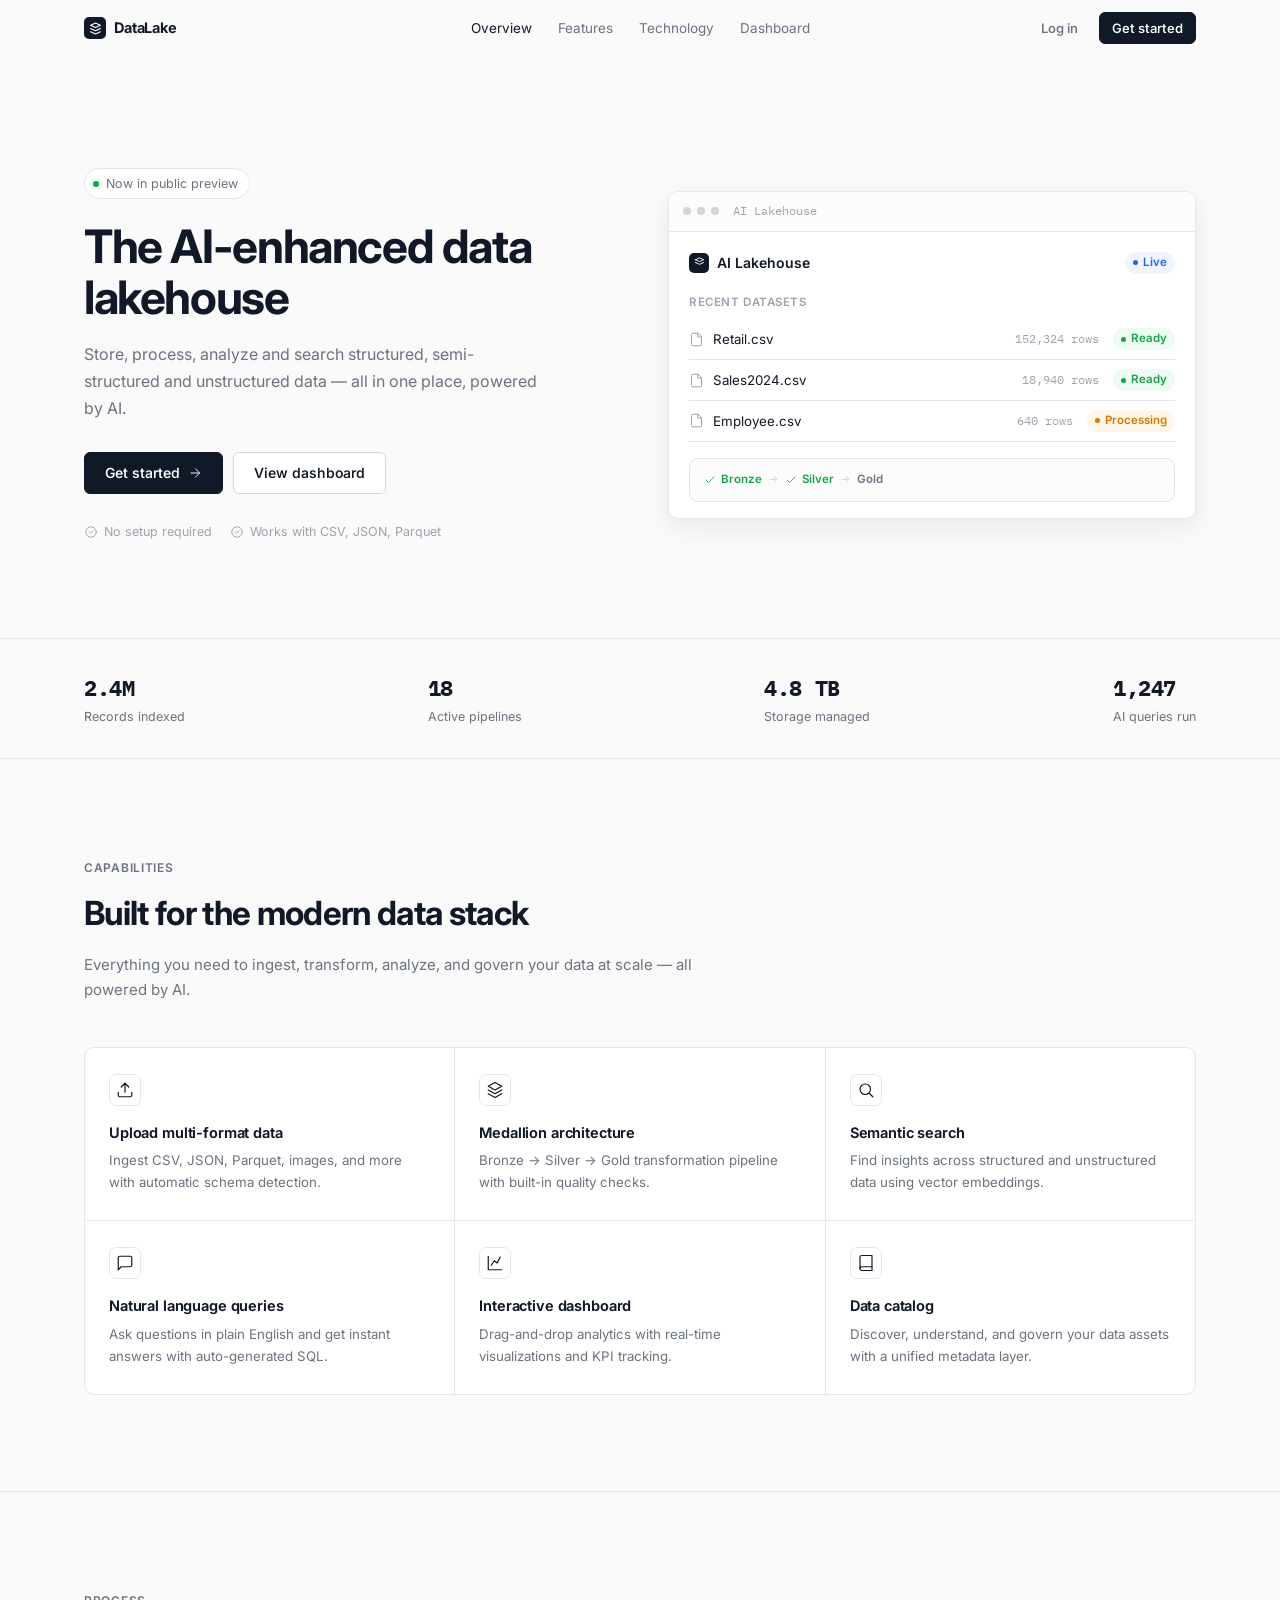
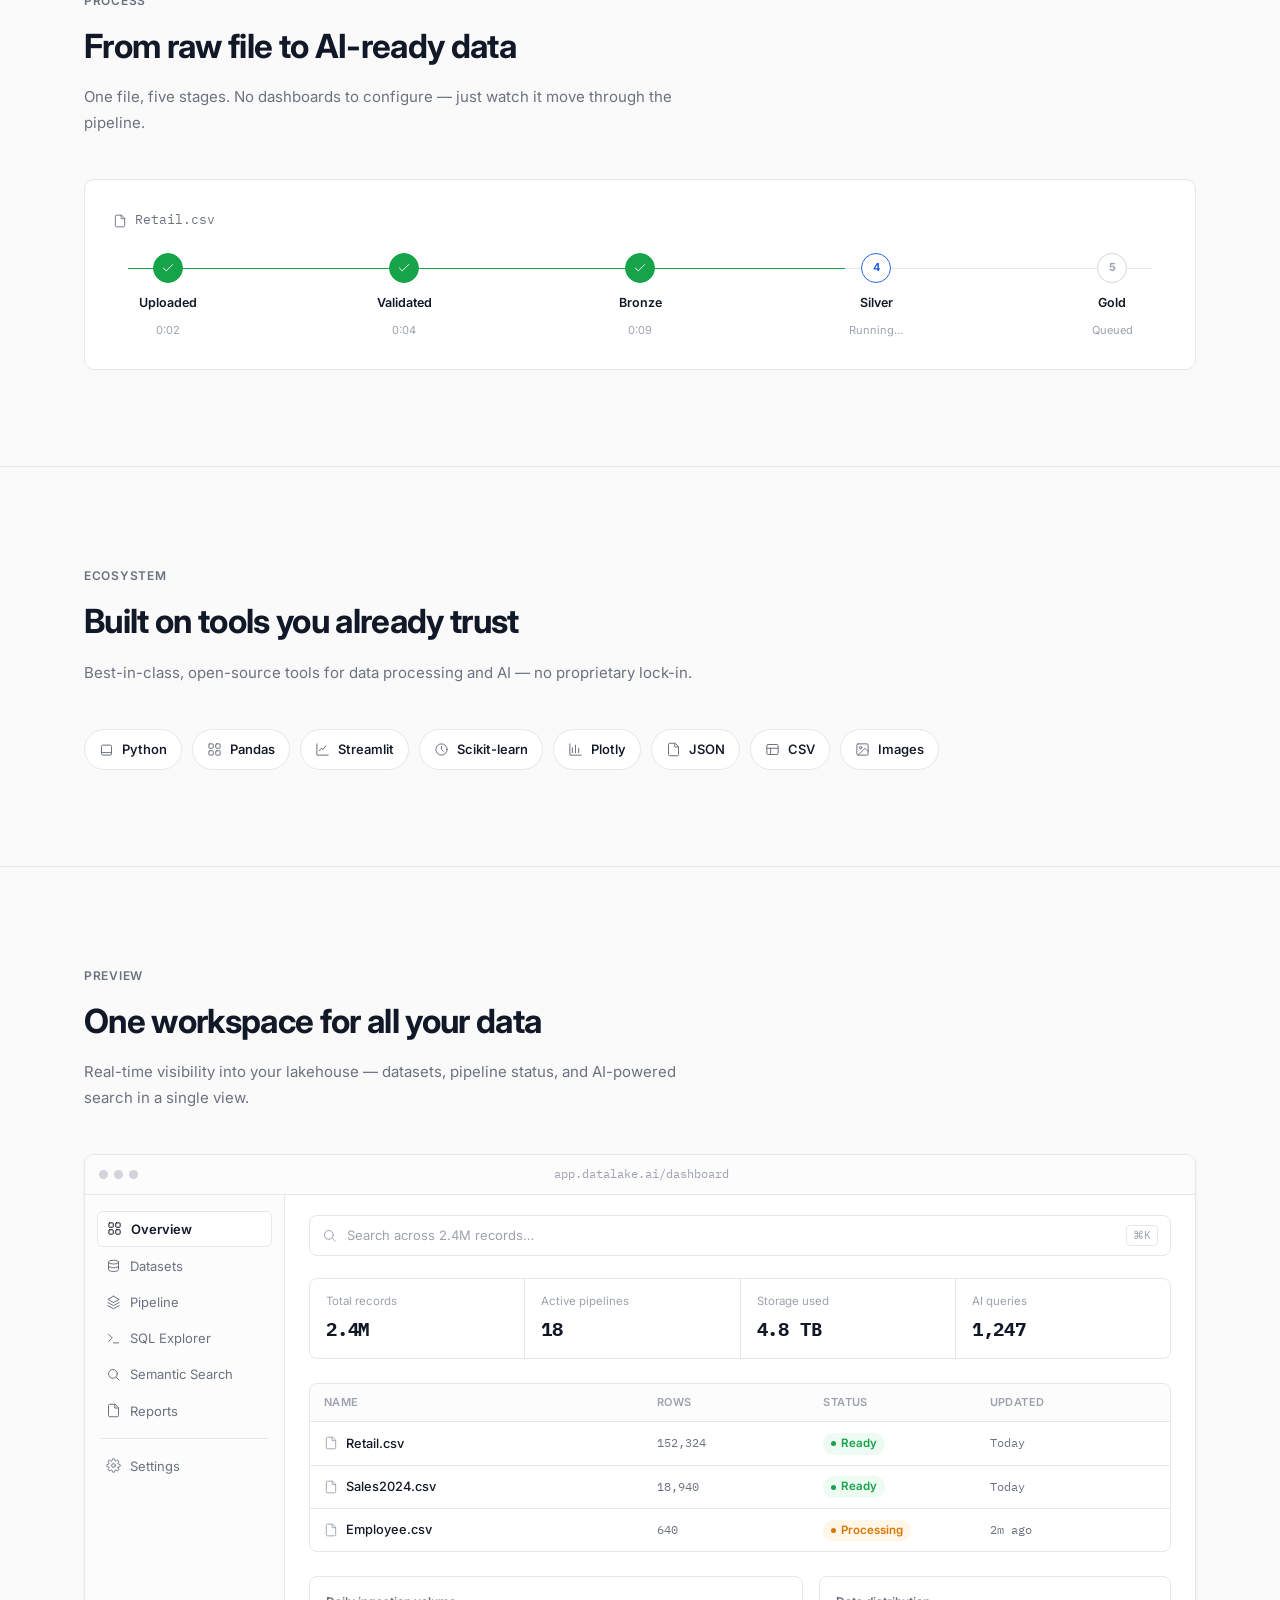
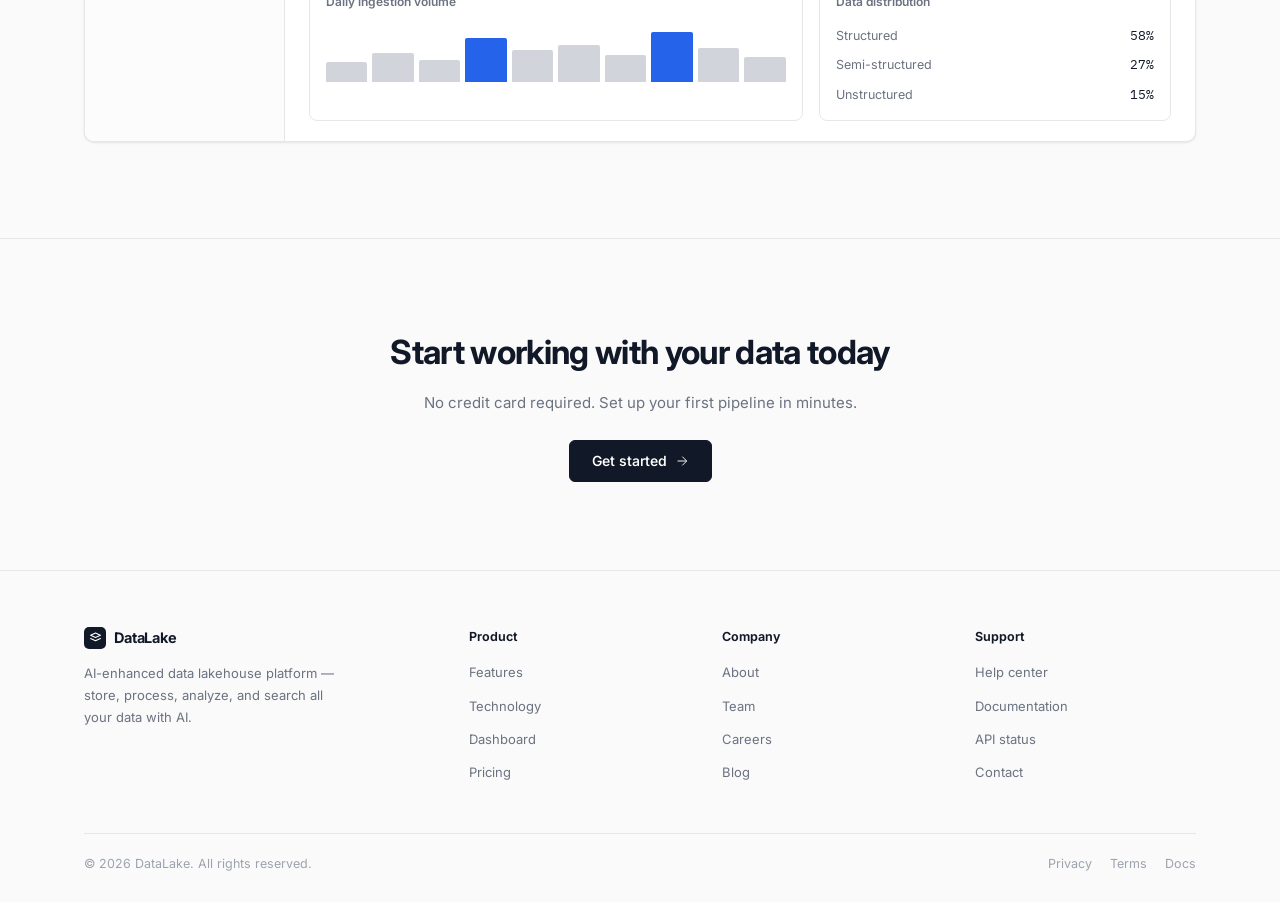
==== index.html @ 8312154b "Initial commit" ====
<!DOCTYPE html>
<html lang="en">
<head>
<meta charset="UTF-8" />
<meta name="viewport" content="width=device-width, initial-scale=1.0" />
<title>DataLake — AI-Enhanced Data Lakehouse</title>
<link rel="preconnect" href="https://fonts.googleapis.com">
<link rel="preconnect" href="https://fonts.gstatic.com" crossorigin>
<link href="https://fonts.googleapis.com/css2?family=Inter:wght@400;500;600;700;800&family=IBM+Plex+Mono:wght@400;500&display=swap" rel="stylesheet">

<style>
/* =========================================================
   RESET
========================================================= */
*, *::before, *::after { margin:0; padding:0; box-sizing:border-box; }

:root{
  --bg:        #FAFAFA;
  --surface:   #FFFFFF;
  --border:    #E5E7EB;
  --border-strong: #D1D5DB;
  --text:      #111827;
  --text-muted:#6B7280;
  --text-faint:#9CA3AF;
  --blue:      #2563EB;
  --blue-dim:  #EFF4FF;
  --green:     #16A34A;
  --green-dim: #EEFBF2;
  --amber:     #D97706;
  --amber-dim: #FEF6E7;

  --radius-sm: 6px;
  --radius:    8px;
  --radius-lg: 10px;

  --shadow-xs: 0 1px 2px rgba(17,24,39,0.04);
  --shadow-sm: 0 1px 3px rgba(17,24,39,0.06), 0 1px 2px rgba(17,24,39,0.04);
  --shadow-md: 0 8px 24px rgba(17,24,39,0.08);

  --font-ui: 'Inter', -apple-system, BlinkMacSystemFont, 'Segoe UI', Roboto, sans-serif;
  --font-mono: 'IBM Plex Mono', ui-monospace, SFMono-Regular, Menlo, monospace;

  --ease: cubic-bezier(0.2, 0.7, 0.2, 1);
}

html{ scroll-behavior:smooth; }

body{
  font-family: var(--font-ui);
  background: var(--bg);
  color: var(--text);
  line-height: 1.55;
  font-size: 15px;
  -webkit-font-smoothing: antialiased;
  -moz-osx-font-smoothing: grayscale;
}

a{ text-decoration:none; color:inherit; }
ul{ list-style:none; }
button{ cursor:pointer; font-family:var(--font-ui); border:none; outline:none; background:none; color:inherit; }
img,svg{ display:block; }

.container{ max-width: 1160px; margin:0 auto; padding:0 24px; }

::-webkit-scrollbar{ width:10px; height:10px; }
::-webkit-scrollbar-track{ background:var(--bg); }
::-webkit-scrollbar-thumb{ background:var(--border-strong); border-radius:10px; }
::-webkit-scrollbar-thumb:hover{ background:var(--text-faint); }

::selection{ background: var(--blue-dim); color: var(--blue); }

/* =========================================================
   TYPE HELPERS
========================================================= */
.eyebrow{
  display:inline-flex;
  align-items:center;
  gap:6px;
  font-size:12px;
  font-weight:600;
  letter-spacing:0.06em;
  text-transform:uppercase;
  color: var(--text-muted);
}

.section-head{
  max-width: 620px;
  margin-bottom: 44px;
}
.section-head.center{ margin-left:auto; margin-right:auto; text-align:center; }

.section-head h2{
  font-size: clamp(1.6rem, 2.6vw, 2.15rem);
  font-weight: 700;
  letter-spacing: -0.02em;
  color: var(--text);
  margin-top: 10px;
  margin-bottom: 12px;
}
.section-head p{
  color: var(--text-muted);
  font-size: 15px;
  line-height: 1.7;
}

section{ padding: 96px 0; border-bottom: 1px solid var(--border); }
section:last-of-type{ border-bottom:none; }

/* =========================================================
   BUTTONS
========================================================= */
.btn{
  display:inline-flex;
  align-items:center;
  justify-content:center;
  gap:8px;
  height: 38px;
  padding: 0 16px;
  font-size: 13.5px;
  font-weight: 550;
  border-radius: var(--radius-sm);
  transition: background .15s var(--ease), border-color .15s var(--ease), transform .15s var(--ease);
  white-space:nowrap;
}
.btn svg{ width:14px; height:14px; }

.btn-dark{
  background: var(--text);
  color: #fff;
  border: 1px solid var(--text);
}
.btn-dark:hover{ background:#000; }

.btn-outline{
  background: var(--surface);
  color: var(--text);
  border: 1px solid var(--border-strong);
}
.btn-outline:hover{ border-color:#9CA3AF; background:#fff; }

.btn-ghost{
  background:transparent;
  color: var(--text-muted);
  border:1px solid transparent;
}
.btn-ghost:hover{ color:var(--text); }

.btn-sm{ height:32px; padding:0 12px; font-size:13px; }

/* =========================================================
   NAV
========================================================= */
.navbar{
  position: fixed;
  top:0; left:0; right:0;
  z-index: 1000;
  background: rgba(250,250,250,0.85);
  backdrop-filter: blur(10px);
  -webkit-backdrop-filter: blur(10px);
  border-bottom: 1px solid transparent;
  transition: border-color .2s var(--ease), background .2s var(--ease);
}
.navbar.scrolled{
  border-bottom-color: var(--border);
  background: rgba(250,250,250,0.96);
}
.navbar .container{
  height: 56px;
  display:flex;
  align-items:center;
  justify-content:space-between;
}

.nav-logo{
  display:flex;
  align-items:center;
  gap:8px;
  font-weight:700;
  font-size:14.5px;
  letter-spacing:-0.01em;
  color: var(--text);
}
.nav-logo .mark{
  width:22px; height:22px;
  border-radius:5px;
  background: var(--text);
  display:flex; align-items:center; justify-content:center;
}
.nav-logo .mark svg{ width:13px; height:13px; }

.nav-links{
  display:flex;
  align-items:center;
  gap:2px;
  position:absolute;
  left:50%;
  transform:translateX(-50%);
}
.nav-links a{
  padding:7px 12px;
  border-radius:6px;
  font-size:13.5px;
  color: var(--text-muted);
  transition: color .15s, background .15s;
}
.nav-links a:hover{ color:var(--text); background:rgba(17,24,39,0.04); }
.nav-links a.active{ color:var(--text); }

.nav-actions{ display:flex; align-items:center; gap:8px; }

.nav-toggle{
  display:none;
  width:32px; height:32px;
  align-items:center; justify-content:center;
  flex-direction:column;
  gap:4px;
}
.nav-toggle span{
  width:16px; height:1.5px; background:var(--text);
  transition: transform .2s, opacity .2s;
}
.nav-toggle.active span:nth-child(1){ transform:translateY(5.5px) rotate(45deg); }
.nav-toggle.active span:nth-child(2){ opacity:0; }
.nav-toggle.active span:nth-child(3){ transform:translateY(-5.5px) rotate(-45deg); }

/* =========================================================
   ICON (utility line icons)
========================================================= */
.icon{ width:18px; height:18px; stroke:currentColor; stroke-width:1.6; fill:none; stroke-linecap:round; stroke-linejoin:round; flex-shrink:0; }

/* =========================================================
   HERO
========================================================= */
.hero{
  padding: 168px 0 96px;
  border-bottom: 1px solid var(--border);
}
.hero .container{
  display:grid;
  grid-template-columns: 1fr 1fr;
  gap: 56px;
  align-items:center;
}

.hero-badge{
  display:inline-flex;
  align-items:center;
  gap:7px;
  padding:5px 11px 5px 8px;
  border:1px solid var(--border);
  background: var(--surface);
  border-radius: 100px;
  font-size:12.5px;
  color: var(--text-muted);
  margin-bottom:22px;
}
.hero-badge .dot{
  width:6px; height:6px; border-radius:50%;
  background: var(--green);
  box-shadow: 0 0 0 3px var(--green-dim);
}

.hero-content h1{
  font-size: clamp(2.1rem, 3.6vw, 3rem);
  font-weight: 700;
  letter-spacing: -0.03em;
  line-height: 1.1;
  color: var(--text);
  margin-bottom: 18px;
}

.hero-content p{
  font-size: 16px;
  color: var(--text-muted);
  max-width: 460px;
  line-height: 1.7;
  margin-bottom: 30px;
}

.hero-buttons{ display:flex; gap:10px; margin-bottom: 28px; }
.hero-buttons .btn{ height:42px; padding:0 20px; font-size:14px; }

.hero-meta{
  display:flex;
  align-items:center;
  gap:18px;
  font-size:12.5px;
  color: var(--text-faint);
}
.hero-meta span{ display:flex; align-items:center; gap:6px; }
.hero-meta .icon{ width:14px; height:14px; }

/* ---- hero visual: window mock ---- */
.hero-visual{ position:relative; }
.window{
  background: var(--surface);
  border: 1px solid var(--border);
  border-radius: var(--radius-lg);
  box-shadow: var(--shadow-md);
  overflow:hidden;
}
.window-bar{
  display:flex; align-items:center; gap:6px;
  padding: 10px 14px;
  border-bottom: 1px solid var(--border);
  background: #FCFCFD;
}
.window-bar .wdot{ width:8px; height:8px; border-radius:50%; background:var(--border-strong); }
.window-title{
  margin-left:8px;
  font-size:12px;
  color: var(--text-faint);
  font-family: var(--font-mono);
}

.window-body{ padding: 20px 20px 16px; }

.wb-row{
  display:flex; align-items:center; justify-content:space-between;
  gap:10px;
}
.wb-title{ display:flex; align-items:center; gap:8px; font-weight:600; font-size:14px; }
.wb-title .mark{ width:20px; height:20px; border-radius:5px; background:var(--text); display:flex; align-items:center; justify-content:center; }
.wb-title .mark svg{ width:11px; height:11px; stroke:#fff; }

.wb-label{ font-size:11.5px; color:var(--text-faint); text-transform:uppercase; letter-spacing:.05em; font-weight:600; margin: 20px 0 8px; }

.file-row{
  display:flex; align-items:center; justify-content:space-between;
  padding: 9px 0;
  border-bottom: 1px solid var(--border);
  font-size: 13.3px;
}
.file-row:last-child{ border-bottom:none; }
.file-left{ display:flex; align-items:center; gap:9px; color:var(--text); }
.file-left .icon{ width:15px; height:15px; color:var(--text-faint); }
.file-right{ display:flex; align-items:center; gap:14px; }
.file-rows{ color: var(--text-faint); font-family: var(--font-mono); font-size:12px; }

.chip{
  display:inline-flex; align-items:center; gap:5px;
  padding: 2px 8px;
  border-radius: 100px;
  font-size: 11.5px;
  font-weight: 600;
}
.chip .d{ width:5px; height:5px; border-radius:50%; }
.chip-green{ background:var(--green-dim); color:var(--green); }
.chip-green .d{ background:var(--green); }
.chip-amber{ background:var(--amber-dim); color:var(--amber); }
.chip-amber .d{ background:var(--amber); }
.chip-blue{ background:var(--blue-dim); color:var(--blue); }
.chip-blue .d{ background:var(--blue); }

.pipeline-strip{
  display:flex; align-items:center; gap:6px;
  margin-top:16px;
  padding: 12px 14px;
  border: 1px solid var(--border);
  border-radius: var(--radius);
  background: #FCFCFD;
}
.pipeline-strip .pstep{
  display:flex; align-items:center; gap:5px;
  font-size:11.5px; font-weight:600; color:var(--text-muted);
}
.pipeline-strip .pstep.done{ color: var(--green); }
.pipeline-strip .pstep .icon{ width:12px; height:12px; }
.pipeline-strip .sep{ color:var(--border-strong); font-size:11px; }

/* =========================================================
   LOGO / STAT STRIP
========================================================= */
.strip{ padding: 40px 0; border-bottom:1px solid var(--border); }
.strip .container{
  display:flex; align-items:center; justify-content:space-between; flex-wrap:wrap; gap: 28px;
}
.strip-item{ display:flex; flex-direction:column; gap:2px; }
.strip-item .num{ font-size:22px; font-weight:700; letter-spacing:-0.02em; color:var(--text); font-family: var(--font-mono); }
.strip-item .lbl{ font-size:12.5px; color:var(--text-muted); }

/* =========================================================
   FEATURES
========================================================= */
.features-grid{
  display:grid;
  grid-template-columns: repeat(3, 1fr);
  border:1px solid var(--border);
  border-radius: var(--radius-lg);
  overflow:hidden;
  background: var(--border);
  gap:1px;
}
.feature-card{
  background: var(--surface);
  padding: 26px 24px;
  transition: background .15s var(--ease);
}
.feature-card:hover{ background:#FCFCFD; }
.feature-card .ficon{
  width:32px; height:32px;
  border-radius:7px;
  border:1px solid var(--border);
  display:flex; align-items:center; justify-content:center;
  margin-bottom:16px;
  color: var(--text);
}
.feature-card h3{
  font-size:14.5px; font-weight:650; margin-bottom:6px; letter-spacing:-0.01em;
}
.feature-card p{ font-size:13.3px; color:var(--text-muted); line-height:1.65; }

/* =========================================================
   PIPELINE / HOW IT WORKS
========================================================= */
.pipeline-card{
  border:1px solid var(--border);
  border-radius: var(--radius-lg);
  background: var(--surface);
  padding: 30px 28px;
}
.pipeline-card .fname{
  display:flex; align-items:center; gap:8px;
  font-family: var(--font-mono);
  font-size:13px;
  color: var(--text-muted);
  margin-bottom: 22px;
}
.pipeline-card .fname .icon{ width:14px; height:14px; }

.pipeline-track{ position:relative; display:flex; justify-content:space-between; }
.pipeline-track::before{
  content:'';
  position:absolute;
  top:15px; left:15px; right:15px;
  height:1px;
  background: var(--border);
  z-index:0;
}
.ptrack-fill{
  position:absolute; top:15px; left:15px; height:1px; background:var(--green); z-index:1;
  width: 68%;
}
.pt-step{ position:relative; z-index:2; display:flex; flex-direction:column; align-items:center; gap:10px; width:110px; text-align:center; }
.pt-circle{
  width:30px; height:30px; border-radius:50%;
  border:1px solid var(--border-strong);
  background:var(--surface);
  display:flex; align-items:center; justify-content:center;
  font-size:11px; font-weight:700; color:var(--text-faint);
}
.pt-step.done .pt-circle{ background:var(--green); border-color:var(--green); color:#fff; }
.pt-step.active .pt-circle{ border-color:var(--blue); color:var(--blue); }
.pt-circle .icon{ width:14px; height:14px; }
.pt-label{ font-size:12.5px; font-weight:600; color:var(--text); }
.pt-sub{ font-size:11px; color:var(--text-faint); }

/* =========================================================
   TECH STACK
========================================================= */
.tech-row{ display:flex; flex-wrap:wrap; gap:10px; }
.tech-badge{
  display:flex; align-items:center; gap:8px;
  padding: 9px 14px;
  border:1px solid var(--border);
  border-radius: 100px;
  background: var(--surface);
  font-size: 13px;
  font-weight:550;
  color: var(--text);
  transition: border-color .15s, background .15s;
}
.tech-badge:hover{ border-color: var(--border-strong); background:#FCFCFD; }
.tech-badge .icon{ width:15px; height:15px; color:var(--text-muted); }

/* =========================================================
   DASHBOARD PREVIEW
========================================================= */
.browser{
  border:1px solid var(--border);
  border-radius: var(--radius-lg);
  overflow:hidden;
  background: var(--surface);
  box-shadow: var(--shadow-sm);
}
.browser-bar{
  display:flex; align-items:center; gap:10px;
  padding: 10px 14px;
  border-bottom:1px solid var(--border);
  background:#FCFCFD;
}
.bdots{ display:flex; gap:6px; }
.bdots span{ width:9px; height:9px; border-radius:50%; background:var(--border-strong); }
.burl{
  flex:1;
  text-align:center;
  font-family: var(--font-mono);
  font-size:12px;
  color: var(--text-faint);
}

.dash{ display:grid; grid-template-columns: 200px 1fr; min-height: 460px; }
.dash-sidebar{
  border-right:1px solid var(--border);
  padding: 16px 12px;
  background: #FCFCFD;
}
.dash-sidebar .dsitem{
  display:flex; align-items:center; gap:9px;
  padding: 7px 9px;
  border-radius:6px;
  font-size:13px;
  color: var(--text-muted);
  margin-bottom:2px;
}
.dash-sidebar .dsitem .icon{ width:15px; height:15px; }
.dash-sidebar .dsitem.active{ background:#fff; color:var(--text); border:1px solid var(--border); font-weight:600; }
.dash-sidebar .dsdiv{ height:1px; background:var(--border); margin:10px 4px; }

.dash-main{ padding: 20px 24px; }
.dash-search{
  display:flex; align-items:center; gap:10px;
  padding: 9px 12px;
  border:1px solid var(--border);
  border-radius: var(--radius);
  font-size:13px;
  color: var(--text-faint);
  margin-bottom: 22px;
}
.dash-search .icon{ width:15px; height:15px; }
.dash-search .kbd{
  margin-left:auto;
  font-family: var(--font-mono);
  font-size:11px;
  border:1px solid var(--border);
  border-radius:4px;
  padding:1px 6px;
  color:var(--text-faint);
}

.stat-row{
  display:flex;
  border:1px solid var(--border);
  border-radius: var(--radius);
  overflow:hidden;
  margin-bottom: 24px;
}
.stat-cell{
  flex:1;
  padding: 14px 16px;
  border-right:1px solid var(--border);
}
.stat-cell:last-child{ border-right:none; }
.stat-cell .slabel{ font-size:11.5px; color:var(--text-faint); margin-bottom:4px; }
.stat-cell .sval{ font-size:19px; font-weight:700; letter-spacing:-0.01em; font-family: var(--font-mono); }

.dtable{ border:1px solid var(--border); border-radius: var(--radius); overflow:hidden; margin-bottom:24px; }
.dtable .trow{
  display:grid; grid-template-columns: 2fr 1fr 1fr 1fr;
  padding: 10px 14px;
  border-bottom:1px solid var(--border);
  font-size: 12.8px;
  align-items:center;
}
.dtable .trow:last-child{ border-bottom:none; }
.dtable .thead{ background:#FCFCFD; color:var(--text-faint); font-weight:600; font-size:11px; text-transform:uppercase; letter-spacing:.04em; }
.dtable .tname{ display:flex; align-items:center; gap:8px; color:var(--text); font-weight:500; }
.dtable .tname .icon{ width:14px; height:14px; color:var(--text-faint); }
.dtable .tmuted{ color:var(--text-muted); font-family: var(--font-mono); font-size:12px; }

.mini-chart{ display:flex; align-items:flex-end; gap:5px; height:56px; }
.mini-chart .bar{ flex:1; background: var(--border-strong); border-radius:2px 2px 0 0; }
.mini-chart .bar.on{ background: var(--blue); }

.chart-two{ display:grid; grid-template-columns: 1.4fr 1fr; gap:16px; }
.chart-box{ border:1px solid var(--border); border-radius: var(--radius); padding:16px; }
.chart-box .ctitle{ font-size:12px; font-weight:600; color:var(--text-muted); margin-bottom:14px; }

/* =========================================================
   CTA
========================================================= */
.cta{ padding: 88px 0; text-align:center; }
.cta h2{
  font-size: clamp(1.6rem, 2.6vw, 2.1rem);
  font-weight:700; letter-spacing:-0.02em; margin-bottom:12px;
}
.cta p{ color:var(--text-muted); margin-bottom: 26px; }
.cta .btn{ height:42px; padding:0 22px; font-size:14px; }

/* =========================================================
   FOOTER
========================================================= */
.footer{ padding: 56px 0 28px; }
.footer-grid{
  display:grid;
  grid-template-columns: 1.6fr 1fr 1fr 1fr;
  gap: 32px;
  padding-bottom: 40px;
}
.footer-brand p{ font-size:13px; color:var(--text-muted); max-width:260px; margin-top:12px; line-height:1.7; }
.footer-col h4{ font-size:12.5px; font-weight:650; margin-bottom:14px; color:var(--text); }
.footer-col ul li{ margin-bottom:10px; }
.footer-col ul li a{ font-size:13px; color:var(--text-muted); }
.footer-col ul li a:hover{ color:var(--text); }

.footer-bottom{
  display:flex; align-items:center; justify-content:space-between;
  padding-top: 20px; border-top:1px solid var(--border);
  font-size:12.5px; color:var(--text-faint);
}
.footer-bottom .flinks{ display:flex; gap:18px; }
.footer-bottom .flinks a:hover{ color:var(--text); }

/* =========================================================
   SCROLL REVEAL
========================================================= */
.fade-in{ opacity:0; transform: translateY(14px); transition: opacity .6s var(--ease), transform .6s var(--ease); }
.fade-in.visible{ opacity:1; transform:none; }
.fade-in-delay-1.visible{ transition-delay:.05s; }
.fade-in-delay-2.visible{ transition-delay:.1s; }
.fade-in-delay-3.visible{ transition-delay:.15s; }

@media (prefers-reduced-motion: reduce){
  .fade-in{ opacity:1; transform:none; transition:none; }
}

/* =========================================================
   RESPONSIVE
========================================================= */
@media (max-width: 960px){
  .hero .container{ grid-template-columns:1fr; }
  .hero{ padding-top:140px; }
  .features-grid{ grid-template-columns: repeat(2,1fr); }
  .footer-grid{ grid-template-columns: 1fr 1fr; }
  .dash{ grid-template-columns: 160px 1fr; }
}

@media (max-width: 720px){
  .nav-links{ display:none; }
  .nav-toggle{ display:flex; }
  .btn.btn-outline.nav-desktop{ display:none; }
  .features-grid{ grid-template-columns: 1fr; }
  .pipeline-track{ flex-wrap:wrap; gap:20px 0; }
  .pipeline-track::before, .ptrack-fill{ display:none; }
  .pt-step{ width:33%; }
  .chart-two{ grid-template-columns:1fr; }
  .stat-row{ flex-wrap:wrap; }
  .stat-cell{ flex:1 1 50%; border-bottom:1px solid var(--border); }
  .dash{ grid-template-columns: 1fr; }
  .dash-sidebar{ display:none; }
  .footer-grid{ grid-template-columns: 1fr; gap:24px; }
  .footer-bottom{ flex-direction:column; gap:14px; align-items:flex-start; }
  section{ padding: 64px 0; }
}
</style>
</head>
<body>

<!-- ===== NAV ===== -->
<nav class="navbar" id="navbar">
  <div class="container">
    <a href="#hero" class="nav-logo">
      <span class="mark">
        <svg viewBox="0 0 24 24" fill="none" stroke="#fff" stroke-width="2" stroke-linecap="round" stroke-linejoin="round"><path d="M3 6l9-4 9 4-9 4-9-4z"/><path d="M3 12l9 4 9-4"/><path d="M3 18l9 4 9-4"/></svg>
      </span>
      DataLake
    </a>

    <ul class="nav-links" id="navLinks">
      <li><a href="#hero" class="active">Overview</a></li>
      <li><a href="#features">Features</a></li>
      <li><a href="#tech">Technology</a></li>
      <li><a href="#dashboard">Dashboard</a></li>
    </ul>

    <div class="nav-actions">
      <a href="login.html" class="btn btn-ghost btn-sm nav-desktop">Log in</a>
      <a href="login.html" class="btn btn-dark btn-sm">Get started</a>
      <button class="nav-toggle" id="navToggle" aria-label="Toggle navigation" aria-expanded="false">
        <span></span><span></span><span></span>
      </button>
    </div>
  </div>
</nav>

<!-- ===== HERO ===== -->
<section class="hero" id="hero">
  <div class="container">
    <div class="hero-content">
      <div class="hero-badge">
        <span class="dot"></span>
        Now in public preview
      </div>

      <h1>The AI-enhanced data lakehouse</h1>

      <p>Store, process, analyze and search structured, semi-structured and unstructured data — all in one place, powered by AI.</p>

      <div class="hero-buttons">
        <a href="login.html" class="btn btn-dark">
          Get started
          <svg class="icon" viewBox="0 0 24 24"><path d="M5 12h14"/><path d="M13 5l7 7-7 7"/></svg>
        </a>
        <a href="#dashboard" class="btn btn-outline">View dashboard</a>
      </div>

      <div class="hero-meta">
        <span><svg class="icon" viewBox="0 0 24 24"><path d="M9 12l2 2 4-4"/><circle cx="12" cy="12" r="9"/></svg> No setup required</span>
        <span><svg class="icon" viewBox="0 0 24 24"><path d="M9 12l2 2 4-4"/><circle cx="12" cy="12" r="9"/></svg> Works with CSV, JSON, Parquet</span>
      </div>
    </div>

    <div class="hero-visual fade-in">
      <div class="window">
        <div class="window-bar">
          <span class="wdot"></span><span class="wdot"></span><span class="wdot"></span>
          <span class="window-title">AI Lakehouse</span>
        </div>
        <div class="window-body">
          <div class="wb-row">
            <div class="wb-title">
              <span class="mark">
                <svg viewBox="0 0 24 24" fill="none" stroke="#fff" stroke-width="2" stroke-linecap="round" stroke-linejoin="round"><path d="M3 6l9-4 9 4-9 4-9-4z"/><path d="M3 12l9 4 9-4"/></svg>
              </span>
              AI Lakehouse
            </div>
            <span class="chip chip-blue"><span class="d"></span>Live</span>
          </div>

          <div class="wb-label">Recent datasets</div>
          <div class="file-row">
            <div class="file-left">
              <svg class="icon" viewBox="0 0 24 24"><path d="M14 2H6a2 2 0 0 0-2 2v16a2 2 0 0 0 2 2h12a2 2 0 0 0 2-2V8z"/><path d="M14 2v6h6"/></svg>
              Retail.csv
            </div>
            <div class="file-right">
              <span class="file-rows">152,324 rows</span>
              <span class="chip chip-green"><span class="d"></span>Ready</span>
            </div>
          </div>
          <div class="file-row">
            <div class="file-left">
              <svg class="icon" viewBox="0 0 24 24"><path d="M14 2H6a2 2 0 0 0-2 2v16a2 2 0 0 0 2 2h12a2 2 0 0 0 2-2V8z"/><path d="M14 2v6h6"/></svg>
              Sales2024.csv
            </div>
            <div class="file-right">
              <span class="file-rows">18,940 rows</span>
              <span class="chip chip-green"><span class="d"></span>Ready</span>
            </div>
          </div>
          <div class="file-row">
            <div class="file-left">
              <svg class="icon" viewBox="0 0 24 24"><path d="M14 2H6a2 2 0 0 0-2 2v16a2 2 0 0 0 2 2h12a2 2 0 0 0 2-2V8z"/><path d="M14 2v6h6"/></svg>
              Employee.csv
            </div>
            <div class="file-right">
              <span class="file-rows">640 rows</span>
              <span class="chip chip-amber"><span class="d"></span>Processing</span>
            </div>
          </div>

          <div class="pipeline-strip">
            <span class="pstep done"><svg class="icon" viewBox="0 0 24 24"><path d="M20 6L9 17l-5-5"/></svg>Bronze</span>
            <span class="sep">→</span>
            <span class="pstep done"><svg class="icon" viewBox="0 0 24 24"><path d="M20 6L9 17l-5-5"/></svg>Silver</span>
            <span class="sep">→</span>
            <span class="pstep">Gold</span>
          </div>
        </div>
      </div>
    </div>
  </div>
</section>

<!-- ===== STRIP ===== -->
<section class="strip" style="padding:32px 0;">
  <div class="container">
    <div class="strip-item"><span class="num">2.4M</span><span class="lbl">Records indexed</span></div>
    <div class="strip-item"><span class="num">18</span><span class="lbl">Active pipelines</span></div>
    <div class="strip-item"><span class="num">4.8 TB</span><span class="lbl">Storage managed</span></div>
    <div class="strip-item"><span class="num">1,247</span><span class="lbl">AI queries run</span></div>
  </div>
</section>

<!-- ===== FEATURES ===== -->
<section id="features">
  <div class="container">
    <div class="section-head fade-in">
      <span class="eyebrow">Capabilities</span>
      <h2>Built for the modern data stack</h2>
      <p>Everything you need to ingest, transform, analyze, and govern your data at scale — all powered by AI.</p>
    </div>

    <div class="features-grid">
      <div class="feature-card fade-in fade-in-delay-1">
        <div class="ficon"><svg class="icon" viewBox="0 0 24 24"><path d="M21 15v4a2 2 0 0 1-2 2H5a2 2 0 0 1-2-2v-4"/><path d="M17 8l-5-5-5 5"/><path d="M12 3v12"/></svg></div>
        <h3>Upload multi-format data</h3>
        <p>Ingest CSV, JSON, Parquet, images, and more with automatic schema detection.</p>
      </div>
      <div class="feature-card fade-in fade-in-delay-2">
        <div class="ficon"><svg class="icon" viewBox="0 0 24 24"><path d="M12 2l9 5-9 5-9-5 9-5z"/><path d="M3 12l9 5 9-5"/><path d="M3 17l9 5 9-5"/></svg></div>
        <h3>Medallion architecture</h3>
        <p>Bronze → Silver → Gold transformation pipeline with built-in quality checks.</p>
      </div>
      <div class="feature-card fade-in fade-in-delay-3">
        <div class="ficon"><svg class="icon" viewBox="0 0 24 24"><circle cx="11" cy="11" r="7"/><path d="M21 21l-4.3-4.3"/></svg></div>
        <h3>Semantic search</h3>
        <p>Find insights across structured and unstructured data using vector embeddings.</p>
      </div>
      <div class="feature-card fade-in fade-in-delay-1">
        <div class="ficon"><svg class="icon" viewBox="0 0 24 24"><path d="M21 15a2 2 0 0 1-2 2H7l-4 4V5a2 2 0 0 1 2-2h14a2 2 0 0 1 2 2z"/></svg></div>
        <h3>Natural language queries</h3>
        <p>Ask questions in plain English and get instant answers with auto-generated SQL.</p>
      </div>
      <div class="feature-card fade-in fade-in-delay-2">
        <div class="ficon"><svg class="icon" viewBox="0 0 24 24"><path d="M3 3v18h18"/><path d="M7 15l4-6 4 3 4-8"/></svg></div>
        <h3>Interactive dashboard</h3>
        <p>Drag-and-drop analytics with real-time visualizations and KPI tracking.</p>
      </div>
      <div class="feature-card fade-in fade-in-delay-3">
        <div class="ficon"><svg class="icon" viewBox="0 0 24 24"><path d="M4 19.5A2.5 2.5 0 0 1 6.5 17H20"/><path d="M6.5 2H20v20H6.5A2.5 2.5 0 0 1 4 19.5v-15A2.5 2.5 0 0 1 6.5 2z"/></svg></div>
        <h3>Data catalog</h3>
        <p>Discover, understand, and govern your data assets with a unified metadata layer.</p>
      </div>
    </div>
  </div>
</section>

<!-- ===== HOW IT WORKS / PIPELINE ===== -->
<section id="how-it-works">
  <div class="container">
    <div class="section-head fade-in">
      <span class="eyebrow">Process</span>
      <h2>From raw file to AI-ready data</h2>
      <p>One file, five stages. No dashboards to configure — just watch it move through the pipeline.</p>
    </div>

    <div class="pipeline-card fade-in">
      <div class="fname">
        <svg class="icon" viewBox="0 0 24 24"><path d="M14 2H6a2 2 0 0 0-2 2v16a2 2 0 0 0 2 2h12a2 2 0 0 0 2-2V8z"/><path d="M14 2v6h6"/></svg>
        Retail.csv
      </div>

      <div class="pipeline-track">
        <div class="ptrack-fill"></div>
        <div class="pt-step done">
          <div class="pt-circle"><svg class="icon" viewBox="0 0 24 24"><path d="M20 6L9 17l-5-5"/></svg></div>
          <div class="pt-label">Uploaded</div>
          <div class="pt-sub">0:02</div>
        </div>
        <div class="pt-step done">
          <div class="pt-circle"><svg class="icon" viewBox="0 0 24 24"><path d="M20 6L9 17l-5-5"/></svg></div>
          <div class="pt-label">Validated</div>
          <div class="pt-sub">0:04</div>
        </div>
        <div class="pt-step done">
          <div class="pt-circle"><svg class="icon" viewBox="0 0 24 24"><path d="M20 6L9 17l-5-5"/></svg></div>
          <div class="pt-label">Bronze</div>
          <div class="pt-sub">0:09</div>
        </div>
        <div class="pt-step active">
          <div class="pt-circle">4</div>
          <div class="pt-label">Silver</div>
          <div class="pt-sub">Running…</div>
        </div>
        <div class="pt-step">
          <div class="pt-circle">5</div>
          <div class="pt-label">Gold</div>
          <div class="pt-sub">Queued</div>
        </div>
      </div>
    </div>
  </div>
</section>

<!-- ===== TECH STACK ===== -->
<section id="tech">
  <div class="container">
    <div class="section-head fade-in">
      <span class="eyebrow">Ecosystem</span>
      <h2>Built on tools you already trust</h2>
      <p>Best-in-class, open-source tools for data processing and AI — no proprietary lock-in.</p>
    </div>

    <div class="tech-row fade-in">
      <span class="tech-badge"><svg class="icon" viewBox="0 0 24 24"><path d="M4 17V7a2 2 0 0 1 2-2h12a2 2 0 0 1 2 2v10"/><path d="M4 17h16v2a2 2 0 0 1-2 2H6a2 2 0 0 1-2-2z"/></svg>Python</span>
      <span class="tech-badge"><svg class="icon" viewBox="0 0 24 24"><rect x="3" y="3" width="7" height="7" rx="1"/><rect x="14" y="3" width="7" height="7" rx="1"/><rect x="3" y="14" width="7" height="7" rx="1"/><rect x="14" y="14" width="7" height="7" rx="1"/></svg>Pandas</span>
      <span class="tech-badge"><svg class="icon" viewBox="0 0 24 24"><path d="M3 3v18h18"/><path d="M7 14l3-4 3 2 4-6"/></svg>Streamlit</span>
      <span class="tech-badge"><svg class="icon" viewBox="0 0 24 24"><circle cx="12" cy="12" r="9"/><path d="M12 7v5l3 3"/></svg>Scikit-learn</span>
      <span class="tech-badge"><svg class="icon" viewBox="0 0 24 24"><path d="M3 3v18h18"/><path d="M7 17V9"/><path d="M12 17V5"/><path d="M17 17v-7"/></svg>Plotly</span>
      <span class="tech-badge"><svg class="icon" viewBox="0 0 24 24"><path d="M14 2H6a2 2 0 0 0-2 2v16a2 2 0 0 0 2 2h12a2 2 0 0 0 2-2V8z"/><path d="M14 2v6h6"/></svg>JSON</span>
      <span class="tech-badge"><svg class="icon" viewBox="0 0 24 24"><rect x="3" y="4" width="18" height="16" rx="2"/><path d="M3 10h18"/><path d="M9 10v10"/></svg>CSV</span>
      <span class="tech-badge"><svg class="icon" viewBox="0 0 24 24"><rect x="3" y="3" width="18" height="18" rx="2"/><circle cx="9" cy="9" r="2"/><path d="M21 15l-5-5L5 21"/></svg>Images</span>
    </div>
  </div>
</section>

<!-- ===== DASHBOARD PREVIEW ===== -->
<section id="dashboard">
  <div class="container">
    <div class="section-head fade-in">
      <span class="eyebrow">Preview</span>
      <h2>One workspace for all your data</h2>
      <p>Real-time visibility into your lakehouse — datasets, pipeline status, and AI-powered search in a single view.</p>
    </div>

    <div class="browser fade-in">
      <div class="browser-bar">
        <div class="bdots"><span></span><span></span><span></span></div>
        <div class="burl">app.datalake.ai/dashboard</div>
        <div style="width:36px;"></div>
      </div>

      <div class="dash">
        <div class="dash-sidebar">
          <div class="dsitem active"><svg class="icon" viewBox="0 0 24 24"><rect x="3" y="3" width="7" height="7" rx="1"/><rect x="14" y="3" width="7" height="7" rx="1"/><rect x="3" y="14" width="7" height="7" rx="1"/><rect x="14" y="14" width="7" height="7" rx="1"/></svg>Overview</div>
          <div class="dsitem"><svg class="icon" viewBox="0 0 24 24"><ellipse cx="12" cy="5" rx="8" ry="3"/><path d="M4 5v6c0 1.66 3.58 3 8 3s8-1.34 8-3V5"/><path d="M4 11v6c0 1.66 3.58 3 8 3s8-1.34 8-3v-6"/></svg>Datasets</div>
          <div class="dsitem"><svg class="icon" viewBox="0 0 24 24"><path d="M12 2l9 5-9 5-9-5 9-5z"/><path d="M3 12l9 5 9-5"/><path d="M3 17l9 5 9-5"/></svg>Pipeline</div>
          <div class="dsitem"><svg class="icon" viewBox="0 0 24 24"><polyline points="4 17 10 11 4 5"/><line x1="12" y1="19" x2="20" y2="19"/></svg>SQL Explorer</div>
          <div class="dsitem"><svg class="icon" viewBox="0 0 24 24"><circle cx="11" cy="11" r="7"/><path d="M21 21l-4.3-4.3"/></svg>Semantic Search</div>
          <div class="dsitem"><svg class="icon" viewBox="0 0 24 24"><path d="M14 2H6a2 2 0 0 0-2 2v16a2 2 0 0 0 2 2h12a2 2 0 0 0 2-2V8z"/><path d="M14 2v6h6"/></svg>Reports</div>
          <div class="dsdiv"></div>
          <div class="dsitem"><svg class="icon" viewBox="0 0 24 24"><circle cx="12" cy="12" r="3"/><path d="M19.4 15a1.65 1.65 0 0 0 .33 1.82l.06.06a2 2 0 1 1-2.83 2.83l-.06-.06a1.65 1.65 0 0 0-1.82-.33 1.65 1.65 0 0 0-1 1.51V21a2 2 0 0 1-4 0v-.09A1.65 1.65 0 0 0 9 19.4a1.65 1.65 0 0 0-1.82.33l-.06.06a2 2 0 1 1-2.83-2.83l.06-.06a1.65 1.65 0 0 0 .33-1.82 1.65 1.65 0 0 0-1.51-1H3a2 2 0 0 1 0-4h.09A1.65 1.65 0 0 0 4.6 9a1.65 1.65 0 0 0-.33-1.82l-.06-.06a2 2 0 1 1 2.83-2.83l.06.06a1.65 1.65 0 0 0 1.82.33H9a1.65 1.65 0 0 0 1-1.51V3a2 2 0 0 1 4 0v.09a1.65 1.65 0 0 0 1 1.51 1.65 1.65 0 0 0 1.82-.33l.06-.06a2 2 0 1 1 2.83 2.83l-.06.06a1.65 1.65 0 0 0-.33 1.82V9a1.65 1.65 0 0 0 1.51 1H21a2 2 0 0 1 0 4h-.09a1.65 1.65 0 0 0-1.51 1z"/></svg>Settings</div>
        </div>

        <div class="dash-main">
          <div class="dash-search">
            <svg class="icon" viewBox="0 0 24 24"><circle cx="11" cy="11" r="7"/><path d="M21 21l-4.3-4.3"/></svg>
            Search across 2.4M records…
            <span class="kbd">⌘K</span>
          </div>

          <div class="stat-row">
            <div class="stat-cell"><div class="slabel">Total records</div><div class="sval">2.4M</div></div>
            <div class="stat-cell"><div class="slabel">Active pipelines</div><div class="sval">18</div></div>
            <div class="stat-cell"><div class="slabel">Storage used</div><div class="sval">4.8 TB</div></div>
            <div class="stat-cell"><div class="slabel">AI queries</div><div class="sval">1,247</div></div>
          </div>

          <div class="dtable">
            <div class="trow thead">
              <div>Name</div><div>Rows</div><div>Status</div><div>Updated</div>
            </div>
            <div class="trow">
              <div class="tname"><svg class="icon" viewBox="0 0 24 24"><path d="M14 2H6a2 2 0 0 0-2 2v16a2 2 0 0 0 2 2h12a2 2 0 0 0 2-2V8z"/><path d="M14 2v6h6"/></svg>Retail.csv</div>
              <div class="tmuted">152,324</div>
              <div><span class="chip chip-green"><span class="d"></span>Ready</span></div>
              <div class="tmuted">Today</div>
            </div>
            <div class="trow">
              <div class="tname"><svg class="icon" viewBox="0 0 24 24"><path d="M14 2H6a2 2 0 0 0-2 2v16a2 2 0 0 0 2 2h12a2 2 0 0 0 2-2V8z"/><path d="M14 2v6h6"/></svg>Sales2024.csv</div>
              <div class="tmuted">18,940</div>
              <div><span class="chip chip-green"><span class="d"></span>Ready</span></div>
              <div class="tmuted">Today</div>
            </div>
            <div class="trow">
              <div class="tname"><svg class="icon" viewBox="0 0 24 24"><path d="M14 2H6a2 2 0 0 0-2 2v16a2 2 0 0 0 2 2h12a2 2 0 0 0 2-2V8z"/><path d="M14 2v6h6"/></svg>Employee.csv</div>
              <div class="tmuted">640</div>
              <div><span class="chip chip-amber"><span class="d"></span>Processing</span></div>
              <div class="tmuted">2m ago</div>
            </div>
          </div>

          <div class="chart-two">
            <div class="chart-box">
              <div class="ctitle">Daily ingestion volume</div>
              <div class="mini-chart">
                <div class="bar" style="height:35%"></div>
                <div class="bar" style="height:52%"></div>
                <div class="bar" style="height:40%"></div>
                <div class="bar on" style="height:78%"></div>
                <div class="bar" style="height:58%"></div>
                <div class="bar" style="height:66%"></div>
                <div class="bar" style="height:48%"></div>
                <div class="bar on" style="height:90%"></div>
                <div class="bar" style="height:60%"></div>
                <div class="bar" style="height:44%"></div>
              </div>
            </div>
            <div class="chart-box">
              <div class="ctitle">Data distribution</div>
              <div style="display:flex; flex-direction:column; gap:10px; margin-top:6px;">
                <div style="display:flex; align-items:center; justify-content:space-between; font-size:12.5px;"><span style="color:var(--text-muted)">Structured</span><span style="font-family:var(--font-mono)">58%</span></div>
                <div style="display:flex; align-items:center; justify-content:space-between; font-size:12.5px;"><span style="color:var(--text-muted)">Semi-structured</span><span style="font-family:var(--font-mono)">27%</span></div>
                <div style="display:flex; align-items:center; justify-content:space-between; font-size:12.5px;"><span style="color:var(--text-muted)">Unstructured</span><span style="font-family:var(--font-mono)">15%</span></div>
              </div>
            </div>
          </div>
        </div>
      </div>
    </div>
  </div>
</section>

<!-- ===== CTA ===== -->
<section class="cta">
  <div class="container fade-in">
    <h2>Start working with your data today</h2>
    <p>No credit card required. Set up your first pipeline in minutes.</p>
    <a href="login.html" class="btn btn-dark">
      Get started
      <svg class="icon" viewBox="0 0 24 24"><path d="M5 12h14"/><path d="M13 5l7 7-7 7"/></svg>
    </a>
  </div>
</section>

<!-- ===== FOOTER ===== -->
<footer class="footer" id="footer" style="border-top:1px solid var(--border);">
  <div class="container">
    <div class="footer-grid">
      <div class="footer-brand">
        <a href="#" class="nav-logo">
          <span class="mark">
            <svg viewBox="0 0 24 24" fill="none" stroke="#fff" stroke-width="2" stroke-linecap="round" stroke-linejoin="round"><path d="M3 6l9-4 9 4-9 4-9-4z"/><path d="M3 12l9 4 9-4"/></svg>
          </span>
          DataLake
        </a>
        <p>AI-enhanced data lakehouse platform — store, process, analyze, and search all your data with AI.</p>
      </div>
      <div class="footer-col">
        <h4>Product</h4>
        <ul>
          <li><a href="#features">Features</a></li>
          <li><a href="#tech">Technology</a></li>
          <li><a href="#dashboard">Dashboard</a></li>
          <li><a href="#">Pricing</a></li>
        </ul>
      </div>
      <div class="footer-col">
        <h4>Company</h4>
        <ul>
          <li><a href="#">About</a></li>
          <li><a href="#">Team</a></li>
          <li><a href="#">Careers</a></li>
          <li><a href="#">Blog</a></li>
        </ul>
      </div>
      <div class="footer-col">
        <h4>Support</h4>
        <ul>
          <li><a href="#">Help center</a></li>
          <li><a href="#">Documentation</a></li>
          <li><a href="#">API status</a></li>
          <li><a href="#">Contact</a></li>
        </ul>
      </div>
    </div>

    <div class="footer-bottom">
      <span>© 2026 DataLake. All rights reserved.</span>
      <div class="flinks">
        <a href="#">Privacy</a>
        <a href="#">Terms</a>
        <a href="#">Docs</a>
      </div>
    </div>
  </div>
</footer>

<script>
(function(){
  'use strict';

  var navbar = document.getElementById('navbar');
  var navToggle = document.getElementById('navToggle');
  var navLinks = document.getElementById('navLinks');

  window.addEventListener('scroll', function(){
    navbar.classList.toggle('scrolled', window.scrollY > 8);
  });

  navToggle.addEventListener('click', function(){
    var open = navLinks.classList.toggle('open');
    navToggle.classList.toggle('active');
    navToggle.setAttribute('aria-expanded', open);
    navLinks.style.cssText = open
      ? 'display:flex;flex-direction:column;position:fixed;top:56px;left:0;right:0;background:#fff;padding:12px;border-bottom:1px solid var(--border);transform:none;'
      : '';
  });

  document.querySelectorAll('.nav-links a').forEach(function(link){
    link.addEventListener('click', function(){
      navLinks.classList.remove('open');
      navToggle.classList.remove('active');
      navLinks.style.cssText = '';
    });
  });

  var navItems = document.querySelectorAll('.nav-links a');
  var sections = document.querySelectorAll('section[id]');
  function updateActive(){
    var pos = window.scrollY + 120;
    var current = '';
    sections.forEach(function(s){
      if (pos >= s.offsetTop && pos < s.offsetTop + s.offsetHeight) current = s.id;
    });
    navItems.forEach(function(a){
      a.classList.toggle('active', a.getAttribute('href') === '#' + current);
    });
  }
  window.addEventListener('scroll', updateActive);
  window.addEventListener('load', updateActive);

  document.querySelectorAll('a[href^="#"]').forEach(function(a){
    a.addEventListener('click', function(e){
      var id = this.getAttribute('href');
      if (id === '#') return;
      var target = document.querySelector(id);
      if (target){
        e.preventDefault();
        window.scrollTo({ top: target.offsetTop - 64, behavior: 'smooth' });
      }
    });
  });

  var observer = new IntersectionObserver(function(entries){
    entries.forEach(function(entry){
      if (entry.isIntersecting) entry.target.classList.add('visible');
    });
  }, { threshold: 0.12, rootMargin: '0px 0px -40px 0px' });

  document.querySelectorAll('.fade-in').forEach(function(el){ observer.observe(el); });
})();
</script>

</body>
</html>
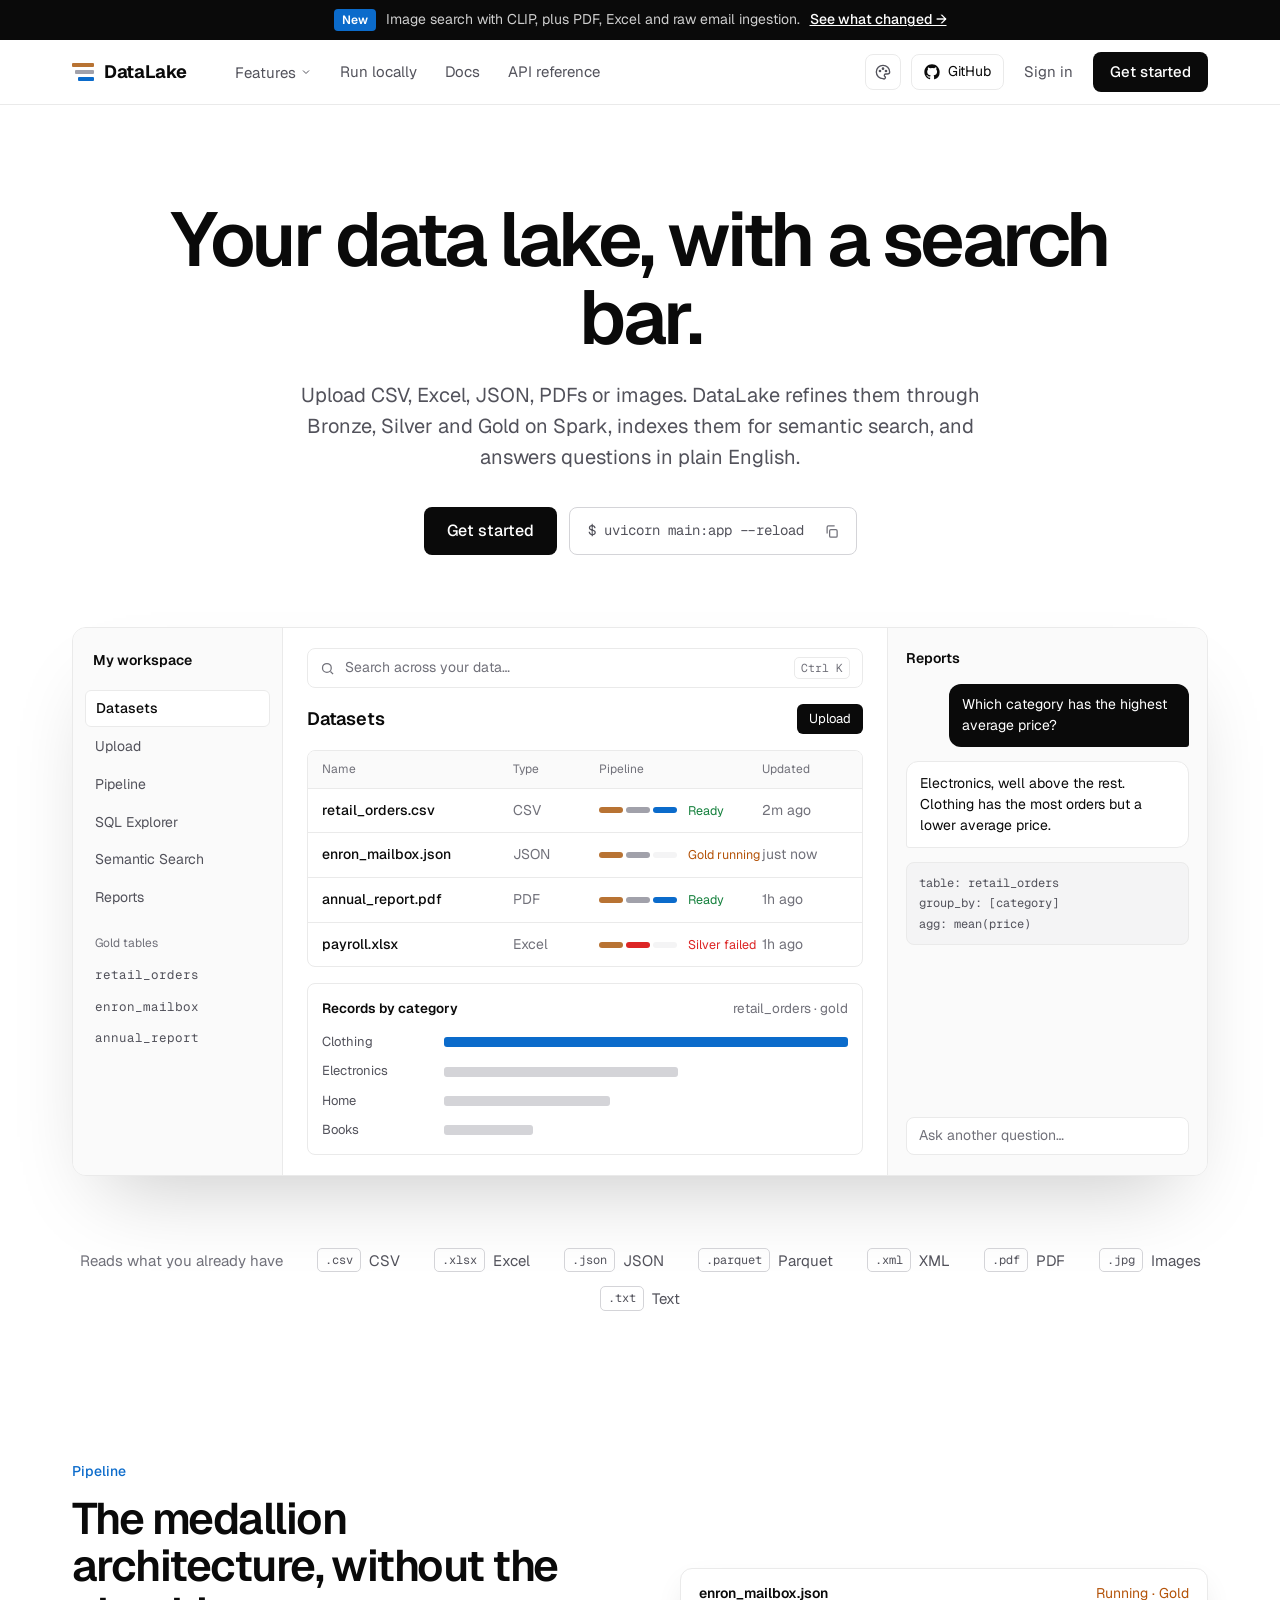
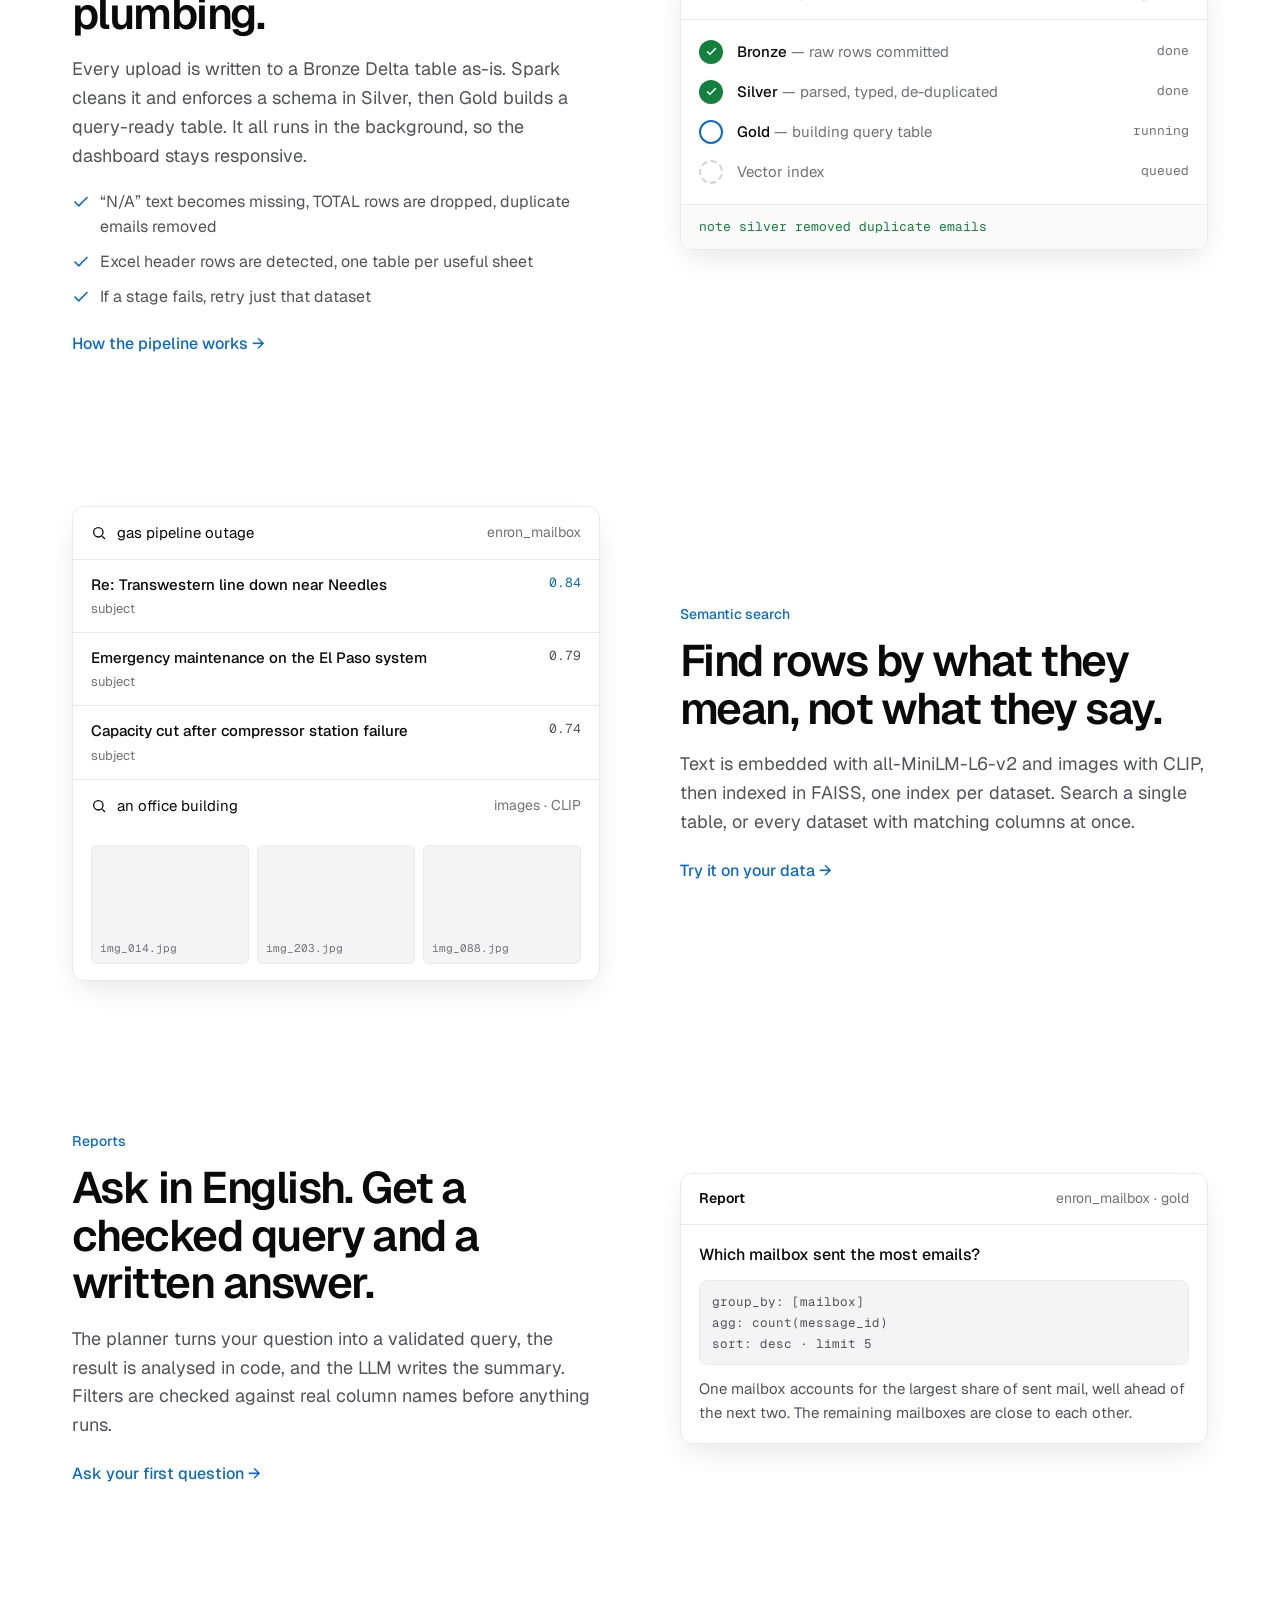
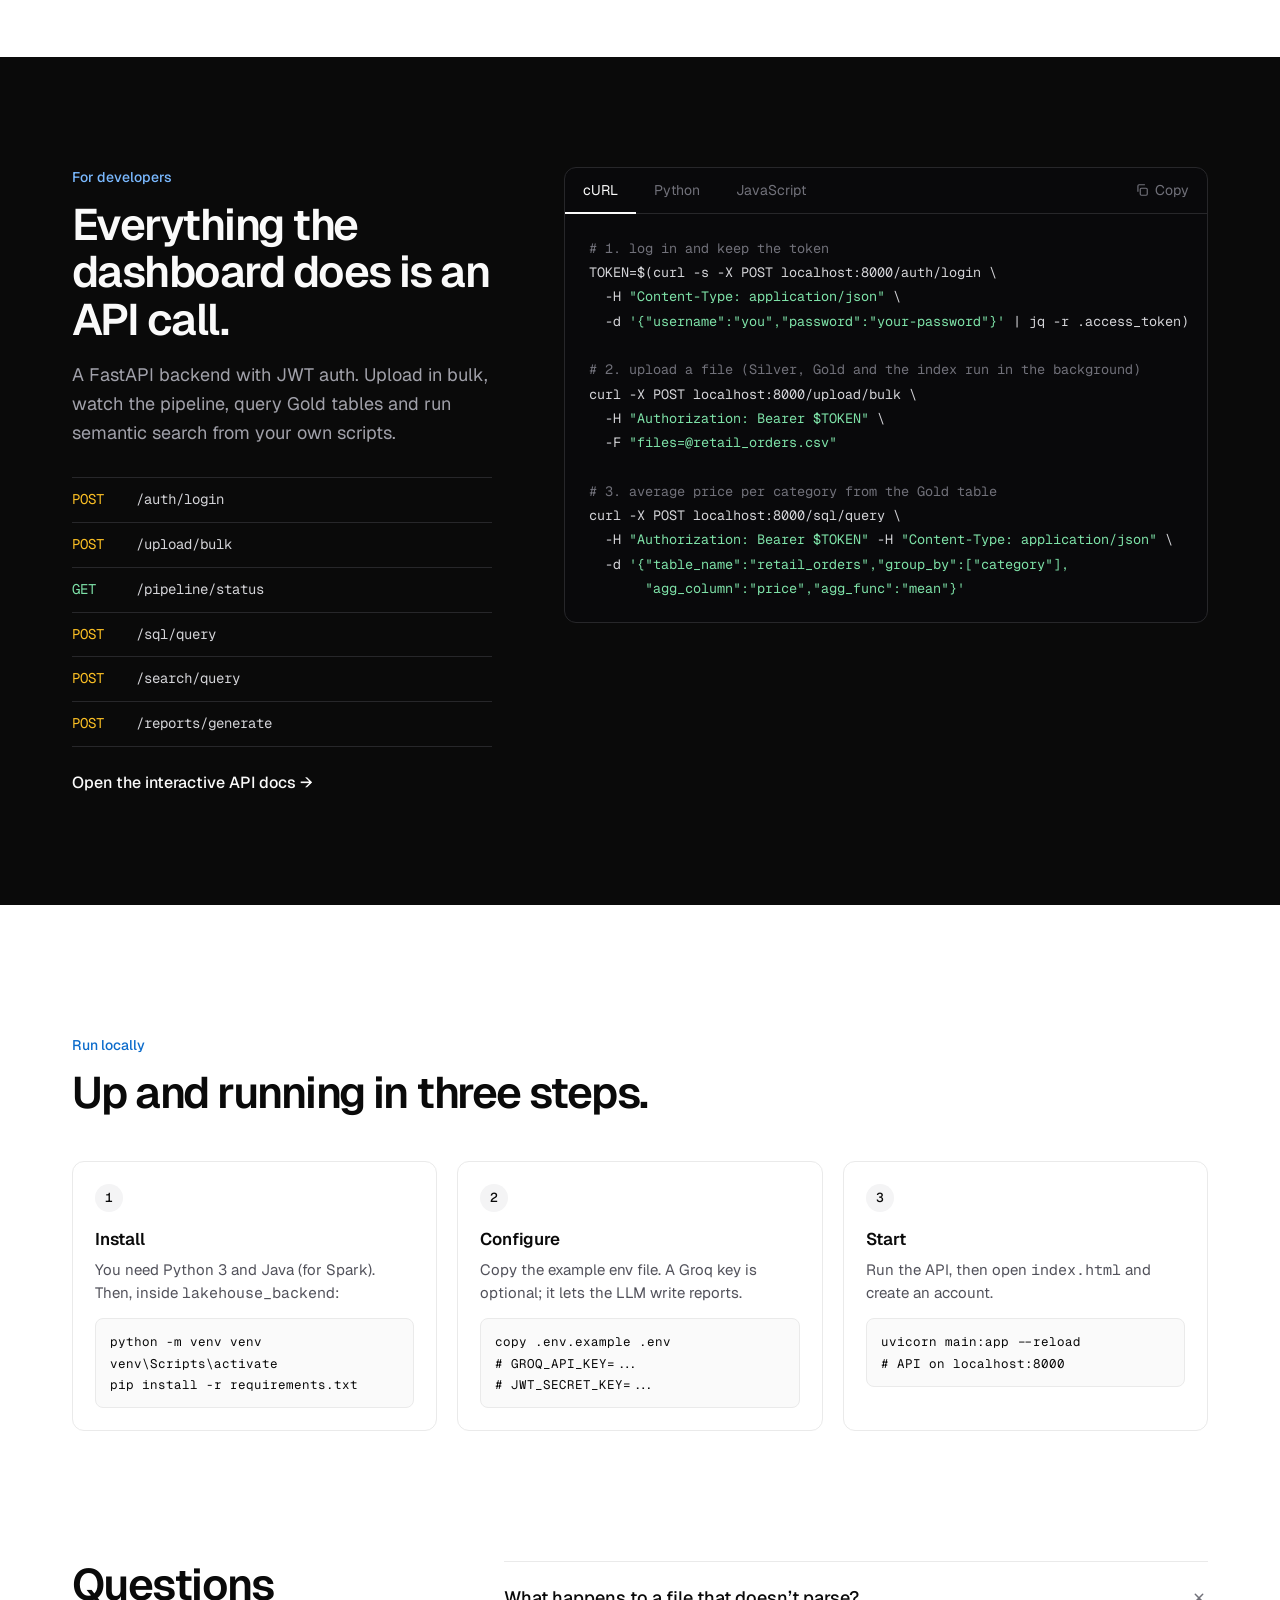
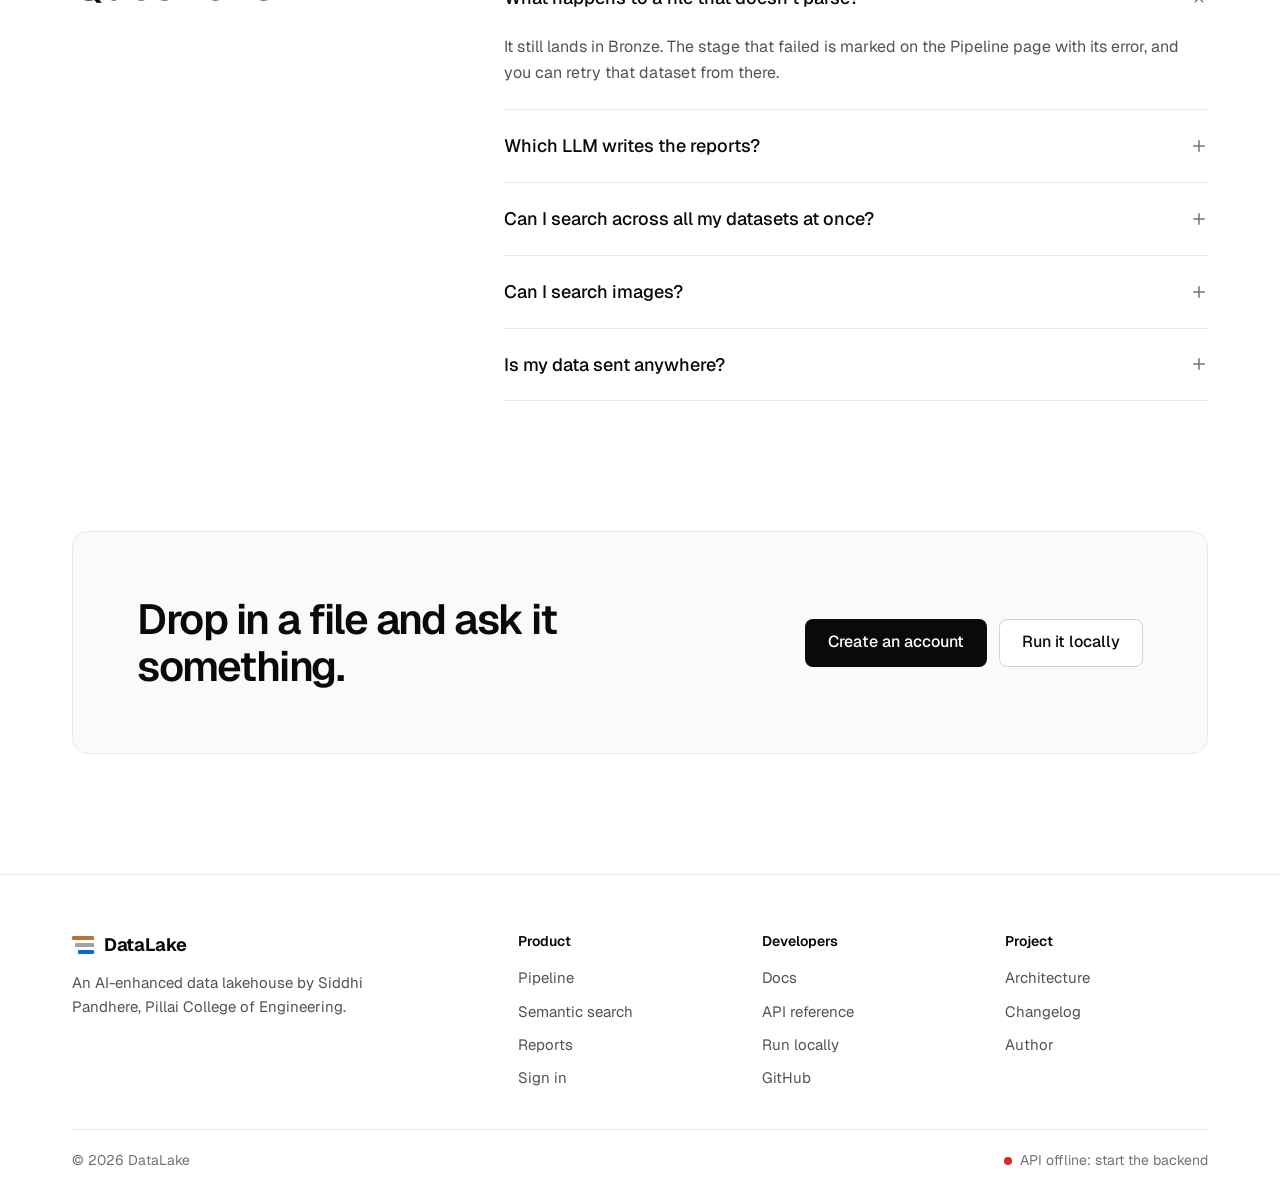
==== commit a9c304f3: "Redesign frontend with themes, add remember-me login, fix CSV column names and upload errors" ====
--- a/index.html
+++ b/index.html
@@ -3,1125 +3,666 @@
 <head>
 <meta charset="UTF-8" />
 <meta name="viewport" content="width=device-width, initial-scale=1.0" />
-<title>DataLake — AI-Enhanced Data Lakehouse</title>
+<title>DataLake — AI-enhanced data lakehouse</title>
+<meta name="description" content="Upload CSV, Excel, JSON, PDFs or images. DataLake refines them through Bronze, Silver and Gold, indexes them for semantic search, and answers questions in plain English." />
+<script src="theme.js"></script>
 <link rel="preconnect" href="https://fonts.googleapis.com">
 <link rel="preconnect" href="https://fonts.gstatic.com" crossorigin>
-<link href="https://fonts.googleapis.com/css2?family=Inter:wght@400;500;600;700;800&family=IBM+Plex+Mono:wght@400;500&display=swap" rel="stylesheet">
-
+<link href="https://fonts.googleapis.com/css2?family=Geist:wght@400;500;600;700&family=Geist+Mono:wght@400;500&display=swap" rel="stylesheet">
+<link rel="stylesheet" href="theme.css">
 <style>
-/* =========================================================
-   RESET
-========================================================= */
-*, *::before, *::after { margin:0; padding:0; box-sizing:border-box; }
-
-:root{
-  --bg:        #FAFAFA;
-  --surface:   #FFFFFF;
-  --border:    #E5E7EB;
-  --border-strong: #D1D5DB;
-  --text:      #111827;
-  --text-muted:#6B7280;
-  --text-faint:#9CA3AF;
-  --blue:      #2563EB;
-  --blue-dim:  #EFF4FF;
-  --green:     #16A34A;
-  --green-dim: #EEFBF2;
-  --amber:     #D97706;
-  --amber-dim: #FEF6E7;
-
-  --radius-sm: 6px;
-  --radius:    8px;
-  --radius-lg: 10px;
-
-  --shadow-xs: 0 1px 2px rgba(17,24,39,0.04);
-  --shadow-sm: 0 1px 3px rgba(17,24,39,0.06), 0 1px 2px rgba(17,24,39,0.04);
-  --shadow-md: 0 8px 24px rgba(17,24,39,0.08);
-
-  --font-ui: 'Inter', -apple-system, BlinkMacSystemFont, 'Segoe UI', Roboto, sans-serif;
-  --font-mono: 'IBM Plex Mono', ui-monospace, SFMono-Regular, Menlo, monospace;
-
-  --ease: cubic-bezier(0.2, 0.7, 0.2, 1);
+*,*::before,*::after{ margin:0; padding:0; box-sizing:border-box; }
+html{ scroll-behavior:smooth; scroll-padding-top: 80px; }
+body{ font-family: var(--font-ui); background: var(--bg); color: var(--text); font-size:16px; line-height:1.55; -webkit-font-smoothing: antialiased; }
+a{ color: inherit; text-decoration:none; }
+button{ font-family: inherit; }
+img,svg{ display:block; }
+.container{ max-width: 1200px; margin: 0 auto; padding: 0 32px; }
+.mono{ font-family: var(--font-mono); }
+.faint{ color: var(--text-faint); }
+:focus-visible{ outline: 2px solid var(--accent); outline-offset: 2px; border-radius: 4px; }
+
+/* buttons */
+.btn{ display:inline-flex; align-items:center; justify-content:center; gap:8px; height:40px; padding:0 16px; border-radius: var(--radius); font-size:15px; font-weight:500; border:1px solid transparent; cursor:pointer; transition: background .15s var(--ease), border-color .15s var(--ease), opacity .15s; white-space:nowrap; }
+.btn svg{ width:15px; height:15px; }
+.btn-primary{ background: var(--text); color: var(--on-text); }
+.btn-primary:hover{ opacity:.86; }
+.btn-secondary{ background: var(--surface); color: var(--text); border-color: var(--border-strong); }
+.btn-secondary:hover{ border-color: var(--text-faint); }
+.btn-lg{ height:48px; padding:0 22px; font-size:16px; }
+.link-arrow{ display:inline-flex; align-items:center; gap:6px; font-weight:500; color: var(--accent); }
+.link-arrow:hover{ color: var(--accent-hover); }
+
+/* announcement */
+.announce{ display:flex; align-items:center; justify-content:center; gap:10px; min-height:40px; padding: 8px 16px; background: var(--text); color: color-mix(in srgb, var(--on-text) 80%, transparent); font-size:14px; text-align:center; flex-wrap:wrap; }
+:root[data-scheme="dark"] .announce{ color: var(--text-muted); background: var(--surface); border-bottom:1px solid var(--border); }
+.announce .tag{ padding:2px 8px; border-radius:4px; background: var(--accent); color: var(--accent-contrast); font-size:12px; font-weight:600; }
+.announce .more{ color: var(--on-text); font-weight:500; text-decoration: underline; }
+:root[data-scheme="dark"] .announce .more{ color: var(--accent); }
+
+/* nav */
+.nav{ position: sticky; top:0; z-index:1000; background: color-mix(in srgb, var(--bg) 88%, transparent); backdrop-filter: saturate(180%) blur(12px); -webkit-backdrop-filter: saturate(180%) blur(12px); border-bottom: 1px solid var(--border); }
+.nav .container{ height:64px; display:flex; align-items:center; justify-content:space-between; gap:24px; }
+.nav-left{ display:flex; align-items:center; gap:36px; }
+.logo{ display:flex; align-items:center; gap:10px; font-weight:700; font-size:18px; letter-spacing:-0.02em; }
+.logo-mark{ width:22px; display:flex; flex-direction:column; gap:3px; }
+.logo-mark span{ height:4px; border-radius:1px; display:block; }
+.logo-mark span:nth-child(1){ background: var(--bronze); }
+.logo-mark span:nth-child(2){ background: var(--silver); margin-left:3px; }
+.logo-mark span:nth-child(3){ background: var(--accent); margin-left:6px; }
+.nav-links{ display:flex; align-items:center; gap:4px; font-size:15px; color: var(--text-muted); }
+.nav-links > a, .nav-links .dd > button{ padding: 8px 12px; border-radius: 6px; display:flex; align-items:center; gap:4px; background:none; border:none; color:inherit; font-size:15px; cursor:pointer; }
+.nav-links > a:hover, .nav-links .dd > button:hover{ color: var(--text); }
+.dd{ position:relative; }
+.dd svg{ width:12px; height:12px; transition: transform .15s; }
+.dd.open svg{ transform: rotate(180deg); }
+.dd-menu{ position:absolute; top: calc(100% + 8px); left:0; width: 320px; padding:8px; background: var(--surface); border:1px solid var(--border); border-radius: var(--radius-lg); box-shadow: var(--shadow-md); display:none; }
+.dd.open .dd-menu{ display:block; }
+.dd-menu a{ display:block; padding:10px 12px; border-radius: 8px; }
+.dd-menu a:hover{ background: var(--surface-3); }
+.dd-menu strong{ display:block; font-size:14px; font-weight:500; color: var(--text); }
+.dd-menu span{ display:block; font-size:13px; color: var(--text-faint); margin-top:2px; }
+.nav-right{ display:flex; align-items:center; gap:10px; font-size:15px; }
+.gh{ height:36px; padding:0 12px; display:flex; align-items:center; gap:8px; border:1px solid var(--border); border-radius: var(--radius); font-size:14px; }
+.gh:hover{ border-color: var(--border-strong); }
+.gh svg{ width:16px; height:16px; }
+.signin{ padding: 0 10px; color: var(--text-muted); }
+.signin:hover{ color: var(--text); }
+.menu-toggle{ display:none; width:36px; height:36px; border:1px solid var(--border); border-radius: var(--radius); background: var(--surface); color: var(--text); align-items:center; justify-content:center; cursor:pointer; }
+.menu-toggle svg{ width:18px; height:18px; }
+.mobile-menu{ display:none; border-top:1px solid var(--border); padding: 12px 20px 20px; background: var(--bg); }
+.mobile-menu a{ display:block; padding: 12px 4px; border-bottom: 1px solid var(--border); font-size:16px; }
+.mobile-menu .btn{ width:100%; margin-top:14px; border-bottom:none; }
+.nav.menu-open .mobile-menu{ display:block; }
+
+/* hero */
+.hero{ padding: 96px 0 0; text-align:center; }
+.hero h1{ font-size: clamp(44px, 6.4vw, 76px); font-weight: 600; letter-spacing: -0.045em; line-height:1.02; max-width: 960px; margin: 0 auto; }
+.hero p.lead{ margin: 24px auto 0; font-size: 20px; line-height:1.55; color: var(--text-muted); max-width: 680px; }
+.hero-cta{ margin-top: 34px; display:flex; gap:12px; justify-content:center; flex-wrap:wrap; }
+.cmd{ height:48px; padding: 0 8px 0 18px; display:inline-flex; align-items:center; gap:12px; border:1px solid var(--border-strong); border-radius: var(--radius); background: var(--surface); font-family: var(--font-mono); font-size:14px; color: var(--text-muted); }
+.cmd button{ width:32px; height:32px; border:none; border-radius:6px; background:transparent; color: var(--text-faint); cursor:pointer; display:flex; align-items:center; justify-content:center; }
+.cmd button:hover{ background: var(--surface-3); color: var(--text); }
+.cmd button svg{ width:15px; height:15px; }
+
+/* product shot */
+.shot{ margin: 72px auto 0; max-width: 1180px; border:1px solid var(--border); border-radius: 14px; background: var(--surface); box-shadow: var(--shadow-lg); overflow:hidden; display:grid; grid-template-columns: 210px 1fr 320px; text-align:left; font-size:14px; }
+.shot-side{ background: var(--surface-2); border-right:1px solid var(--border); padding: 16px 12px; display:flex; flex-direction:column; gap:2px; }
+.shot-side .ws{ font-weight:600; padding: 6px 8px 16px; }
+.shot-side .it{ padding: 7px 10px; border-radius: 6px; color: var(--text-muted); }
+.shot-side .it.on{ background: var(--surface); color: var(--text); border:1px solid var(--border); font-weight:500; }
+.shot-side .grp{ padding: 16px 10px 6px; font-size:12px; color: var(--text-faint); }
+.shot-side .tb{ padding: 5px 10px; font-family: var(--font-mono); font-size:12.5px; color: var(--text-muted); }
+.shot-main{ padding: 20px 24px; display:flex; flex-direction:column; gap:16px; min-width:0; }
+.shot-search{ height:40px; display:flex; align-items:center; gap:10px; padding:0 12px; border:1px solid var(--border); border-radius: var(--radius); color: var(--text-faint); }
+.shot-search svg{ width:15px; height:15px; }
+.kbd{ margin-left:auto; font-family: var(--font-mono); font-size:11.5px; border:1px solid var(--border); border-radius:5px; padding:1px 6px; }
+.shot-h{ display:flex; justify-content:space-between; align-items:center; }
+.shot-h b{ font-size:18px; font-weight:600; letter-spacing:-0.01em; }
+.shot-h span{ height:30px; padding:0 12px; display:flex; align-items:center; border-radius:6px; background: var(--text); color: var(--on-text); font-size:13px; }
+.tbl{ border:1px solid var(--border); border-radius: var(--radius); overflow:hidden; }
+.tbl .r{ display:grid; grid-template-columns: 2fr .9fr 1.7fr .9fr; padding: 11px 14px; border-top: 1px solid var(--border); align-items:center; }
+.tbl .r:first-child{ border-top:none; background: var(--surface-2); color: var(--text-faint); font-size:12px; padding: 9px 14px; }
+.tbl .n{ font-weight:500; overflow:hidden; text-overflow:ellipsis; white-space:nowrap; }
+.stages{ display:flex; align-items:center; gap:3px; }
+.stages i{ width:24px; height:6px; border-radius:3px; background: var(--surface-3); display:block; }
+.stages i.b{ background: var(--bronze); } .stages i.s{ background: var(--silver); } .stages i.g{ background: var(--accent); } .stages i.x{ background: var(--red); }
+.stages em{ font-style:normal; margin-left:8px; font-size:12.5px; white-space:nowrap; }
+.ok{ color: var(--green); } .run{ color: var(--amber); } .bad{ color: var(--red); }
+.bars{ border:1px solid var(--border); border-radius: var(--radius); padding: 14px; display:grid; grid-template-columns: 110px 1fr; gap: 9px 12px; align-items:center; font-size:13px; color: var(--text-muted); }
+.bars .t{ grid-column: 1 / -1; display:flex; justify-content:space-between; font-size:13.5px; color: var(--text); font-weight:600; margin-bottom:4px; }
+.bars .t span{ font-weight:400; color: var(--text-faint); }
+.bars i{ height:10px; border-radius:3px; background: var(--border-strong); display:block; }
+.bars i.hi{ background: var(--accent); }
+.shot-ask{ background: var(--surface-2); border-left:1px solid var(--border); padding: 20px 18px; display:flex; flex-direction:column; gap:14px; }
+.bubble-q{ align-self:flex-end; max-width: 240px; padding: 10px 13px; border-radius: 12px 12px 3px 12px; background: var(--text); color: var(--on-text); }
+.bubble-a{ padding: 11px 13px; border-radius: 12px 12px 12px 3px; background: var(--surface); border:1px solid var(--border); line-height:1.5; }
+.plan{ border:1px solid var(--border); border-radius: 8px; background: var(--surface-3); padding: 10px 12px; font-family: var(--font-mono); font-size:12px; line-height:1.7; color: var(--text-muted); }
+.follow{ margin-top:auto; height:38px; display:flex; align-items:center; padding:0 12px; border:1px solid var(--border); border-radius: var(--radius); background: var(--surface); color: var(--text-faint); }
+
+/* formats */
+.formats{ margin-top: 72px; display:flex; flex-wrap:wrap; justify-content:center; align-items:center; gap: 14px 34px; font-size:15px; color: var(--text-muted); }
+.formats .lbl{ color: var(--text-faint); }
+.formats .f{ display:flex; align-items:center; gap:8px; }
+.formats .f code{ font-family: var(--font-mono); font-size:12px; padding: 2px 7px; border:1px solid var(--border-strong); border-radius:5px; color: var(--text-muted); }
+
+/* feature blocks */
+section.feature{ padding-top: 150px; }
+.feature .container{ display:grid; grid-template-columns: 1fr 1fr; gap: 80px; align-items:center; }
+.feature.rev .copy{ order:2; }
+.kicker{ font-size:14px; font-weight:500; color: var(--accent); }
+h2.title{ margin-top: 12px; font-size: clamp(32px, 3.6vw, 44px); font-weight:600; letter-spacing:-0.035em; line-height:1.08; }
+.copy p{ margin-top: 18px; font-size:18px; line-height:1.6; color: var(--text-muted); }
+.copy ul{ margin-top: 20px; list-style:none; display:flex; flex-direction:column; gap:10px; font-size:16px; color: var(--text-muted); }
+.copy li{ display:flex; gap:10px; }
+.copy li svg{ width:18px; height:18px; flex-shrink:0; color: var(--accent); margin-top:3px; }
+.copy .link-arrow{ margin-top: 22px; }
+.panel{ border:1px solid var(--border); border-radius: var(--radius-lg); background: var(--surface); box-shadow: var(--shadow-md); overflow:hidden; font-size:15px; }
+.panel-h{ padding: 14px 18px; border-bottom: 1px solid var(--border); display:flex; justify-content:space-between; align-items:center; gap:12px; font-size:14px; }
+.panel-h b{ font-weight:600; }
+.steps{ padding: 20px 18px; display:flex; flex-direction:column; gap:16px; }
+.step{ display:grid; grid-template-columns: 26px 1fr auto; gap:12px; align-items:center; }
+.dot{ width:24px; height:24px; border-radius:50%; display:flex; align-items:center; justify-content:center; }
+.dot svg{ width:13px; height:13px; }
+.dot.done{ background: var(--green); color: var(--surface); }
+.dot.now{ border:2px solid var(--accent); }
+.dot.wait{ border:2px dashed var(--border-strong); }
+.step small{ font-family: var(--font-mono); font-size:13px; color: var(--text-faint); }
+.panel-foot{ padding: 12px 18px; background: var(--surface-2); border-top:1px solid var(--border); font-family: var(--font-mono); font-size:13px; color: var(--green); }
+.hit{ display:grid; grid-template-columns: 1fr auto; gap: 3px 12px; padding: 13px 18px; border-bottom:1px solid var(--border); }
+.hit b{ font-weight:500; }
+.hit .sc{ font-family: var(--font-mono); font-size:13px; color: var(--text-muted); }
+.hit .sc.top{ color: var(--accent); }
+.hit small{ font-size:13px; color: var(--text-faint); }
+.imgs{ display:grid; grid-template-columns: repeat(3, 1fr); gap:8px; padding: 14px 18px 16px; }
+.imgs div{ aspect-ratio: 4/3; border-radius:6px; background: var(--surface-3); border:1px solid var(--border); display:flex; align-items:flex-end; padding:6px 8px; font-family: var(--font-mono); font-size:11px; color: var(--text-faint); }
+.report{ padding: 18px; display:flex; flex-direction:column; gap:12px; }
+.report .q{ font-weight:500; font-size:16px; }
+.report .sum{ line-height:1.6; color: var(--text-muted); }
+.report .plan{ font-size:12.5px; }
+
+/* developer section */
+.dev{ margin-top: 170px; background: var(--text); color:#EDEDED; padding: 110px 0; }
+:root[data-scheme="dark"] .dev{ background: var(--bg-subtle); border-top:1px solid var(--border); border-bottom:1px solid var(--border); }
+.dev .container{ display:grid; grid-template-columns: 420px 1fr; gap: 72px; }
+.dev .kicker{ color: var(--accent-on-dark); }
+.dev h2.title{ color:#FAFAFA; }
+.dev p{ margin-top:18px; font-size:18px; line-height:1.6; color:#A1A1AA; }
+.endpoints{ margin-top: 30px; font-family: var(--font-mono); font-size:14px; }
+.endpoints div{ padding: 11px 0; border-top: 1px solid #27272A; display:flex; gap:16px; color:#D4D4D8; }
+.endpoints div:last-child{ border-bottom: 1px solid #27272A; }
+.endpoints .m{ width:48px; color:#7EE2A8; }
+.endpoints .m.post{ color:#FBBF24; }
+.dev .link-arrow{ margin-top:24px; color:#FAFAFA; }
+.code{ border:1px solid #27272A; border-radius: var(--radius-lg); background:#09090B; overflow:hidden; align-self:start; min-width:0; }
+.tabs{ display:flex; border-bottom:1px solid #27272A; }
+.tabs button{ padding: 13px 18px; border:none; background:none; color:#71717A; font-size:14px; cursor:pointer; border-bottom:2px solid transparent; margin-bottom:-1px; }
+.tabs button:hover{ color:#D4D4D8; }
+.tabs button[aria-selected="true"]{ color:#FAFAFA; border-bottom-color: #FAFAFA; }
+.tabs .copy-code{ margin-left:auto; color:#71717A; display:flex; align-items:center; gap:6px; }
+.tabs .copy-code svg{ width:14px; height:14px; }
+.code pre{ padding: 22px 24px; font-family: var(--font-mono); font-size:13.5px; line-height:1.8; color:#D4D4D8; overflow-x:auto; }
+.code pre[hidden]{ display:none; }
+.code .s{ color:#7EE2A8; } .code .k{ color:#FBBF24; } .code .c{ color:#71717A; }
+
+/* run locally */
+.run-steps{ display:grid; grid-template-columns: repeat(3, 1fr); gap: 20px; margin-top: 44px; }
+.run-step{ border:1px solid var(--border); border-radius: var(--radius-lg); padding: 22px; background: var(--surface); min-width:0; }
+.run-step .num{ width:28px; height:28px; border-radius:50%; background: var(--surface-3); display:flex; align-items:center; justify-content:center; font-family: var(--font-mono); font-size:13px; font-weight:500; }
+.run-step h3{ margin-top: 14px; font-size:17px; font-weight:600; letter-spacing:-0.01em; }
+.run-step p{ margin-top: 6px; font-size:15px; color: var(--text-muted); line-height:1.55; }
+.run-step pre{ margin-top: 14px; padding: 12px 14px; border-radius: var(--radius); background: var(--surface-2); border:1px solid var(--border); font-family: var(--font-mono); font-size:12.5px; line-height:1.7; overflow-x:auto; color: var(--text); }
+
+/* faq */
+.faq .container{ display:grid; grid-template-columns: 360px 1fr; gap: 72px; }
+.faq details{ border-top:1px solid var(--border); }
+.faq details:last-child{ border-bottom:1px solid var(--border); }
+.faq summary{ list-style:none; cursor:pointer; padding: 22px 0; display:flex; justify-content:space-between; align-items:center; gap:20px; font-size:18px; font-weight:500; }
+.faq summary::-webkit-details-marker{ display:none; }
+.faq summary svg{ width:18px; height:18px; color: var(--text-faint); transition: transform .2s var(--ease); flex-shrink:0; }
+.faq details[open] summary svg{ transform: rotate(45deg); }
+.faq details p{ padding: 0 0 22px; font-size:16px; line-height:1.65; color: var(--text-muted); max-width: 680px; }
+.faq code{ font-family: var(--font-mono); font-size: 0.9em; padding: 1px 5px; border-radius:4px; background: var(--surface-3); }
+
+/* cta + footer */
+.cta{ margin-top: 130px; }
+.cta .box{ border:1px solid var(--border); border-radius: 16px; background: var(--surface-2); padding: 64px; display:flex; align-items:center; justify-content:space-between; gap:32px; flex-wrap:wrap; }
+.cta h2{ font-size: clamp(30px, 3.4vw, 42px); font-weight:600; letter-spacing:-0.035em; line-height:1.1; max-width:620px; }
+.cta .acts{ display:flex; gap:12px; flex-wrap:wrap; }
+footer{ margin-top: 120px; border-top:1px solid var(--border); }
+.foot{ padding: 56px 0 40px; display:grid; grid-template-columns: 2fr 1fr 1fr 1fr; gap: 40px; font-size:15px; }
+.foot p{ margin-top:12px; color: var(--text-muted); line-height:1.6; max-width:300px; }
+.foot h4{ font-size:14px; font-weight:600; margin-bottom:14px; }
+.foot ul{ list-style:none; display:flex; flex-direction:column; gap:10px; color: var(--text-muted); }
+.foot a:hover{ color: var(--text); }
+.foot-bottom{ padding: 20px 0 28px; border-top:1px solid var(--border); display:flex; justify-content:space-between; align-items:center; gap:16px; font-size:14px; color: var(--text-faint); flex-wrap:wrap; }
+.status{ display:flex; align-items:center; gap:8px; }
+.status i{ width:8px; height:8px; border-radius:50%; background: var(--text-faint); display:block; }
+.status.up i{ background: var(--green); box-shadow: 0 0 0 3px var(--green-dim); }
+.status.down i{ background: var(--red); }
+
+.toast{ position: fixed; bottom: 24px; left:50%; transform: translateX(-50%) translateY(20px); opacity:0; pointer-events:none; background: var(--text); color: var(--on-text); padding: 10px 16px; border-radius: var(--radius); font-size:14px; transition: all .2s var(--ease); z-index:3000; }
+.toast.show{ opacity:1; transform: translateX(-50%) translateY(0); }
+
+/* responsive */
+@media (max-width: 1080px){
+  .shot{ grid-template-columns: 1fr; }
+  .shot-side, .shot-ask{ display:none; }
+  .dev .container{ grid-template-columns: 1fr; }
 }
-
-html{ scroll-behavior:smooth; }
-
-body{
-  font-family: var(--font-ui);
-  background: var(--bg);
-  color: var(--text);
-  line-height: 1.55;
-  font-size: 15px;
-  -webkit-font-smoothing: antialiased;
-  -moz-osx-font-smoothing: grayscale;
+@media (max-width: 900px){
+  .nav-links, .gh, .signin, .nav-right > .btn-primary{ display:none; }
+  .menu-toggle{ display:flex; }
+  .feature .container{ grid-template-columns: 1fr; gap: 40px; }
+  .feature.rev .copy{ order:0; }
+  .run-steps{ grid-template-columns: 1fr; }
+  .faq .container{ grid-template-columns: 1fr; gap: 24px; }
+  .foot{ grid-template-columns: 1fr 1fr; }
 }
-
-a{ text-decoration:none; color:inherit; }
-ul{ list-style:none; }
-button{ cursor:pointer; font-family:var(--font-ui); border:none; outline:none; background:none; color:inherit; }
-img,svg{ display:block; }
-
-.container{ max-width: 1160px; margin:0 auto; padding:0 24px; }
-
-::-webkit-scrollbar{ width:10px; height:10px; }
-::-webkit-scrollbar-track{ background:var(--bg); }
-::-webkit-scrollbar-thumb{ background:var(--border-strong); border-radius:10px; }
-::-webkit-scrollbar-thumb:hover{ background:var(--text-faint); }
-
-::selection{ background: var(--blue-dim); color: var(--blue); }
-
-/* =========================================================
-   TYPE HELPERS
-========================================================= */
-.eyebrow{
-  display:inline-flex;
-  align-items:center;
-  gap:6px;
-  font-size:12px;
-  font-weight:600;
-  letter-spacing:0.06em;
-  text-transform:uppercase;
-  color: var(--text-muted);
-}
-
-.section-head{
-  max-width: 620px;
-  margin-bottom: 44px;
-}
-.section-head.center{ margin-left:auto; margin-right:auto; text-align:center; }
-
-.section-head h2{
-  font-size: clamp(1.6rem, 2.6vw, 2.15rem);
-  font-weight: 700;
-  letter-spacing: -0.02em;
-  color: var(--text);
-  margin-top: 10px;
-  margin-bottom: 12px;
-}
-.section-head p{
-  color: var(--text-muted);
-  font-size: 15px;
-  line-height: 1.7;
-}
-
-section{ padding: 96px 0; border-bottom: 1px solid var(--border); }
-section:last-of-type{ border-bottom:none; }
-
-/* =========================================================
-   BUTTONS
-========================================================= */
-.btn{
-  display:inline-flex;
-  align-items:center;
-  justify-content:center;
-  gap:8px;
-  height: 38px;
-  padding: 0 16px;
-  font-size: 13.5px;
-  font-weight: 550;
-  border-radius: var(--radius-sm);
-  transition: background .15s var(--ease), border-color .15s var(--ease), transform .15s var(--ease);
-  white-space:nowrap;
-}
-.btn svg{ width:14px; height:14px; }
-
-.btn-dark{
-  background: var(--text);
-  color: #fff;
-  border: 1px solid var(--text);
-}
-.btn-dark:hover{ background:#000; }
-
-.btn-outline{
-  background: var(--surface);
-  color: var(--text);
-  border: 1px solid var(--border-strong);
-}
-.btn-outline:hover{ border-color:#9CA3AF; background:#fff; }
-
-.btn-ghost{
-  background:transparent;
-  color: var(--text-muted);
-  border:1px solid transparent;
-}
-.btn-ghost:hover{ color:var(--text); }
-
-.btn-sm{ height:32px; padding:0 12px; font-size:13px; }
-
-/* =========================================================
-   NAV
-========================================================= */
-.navbar{
-  position: fixed;
-  top:0; left:0; right:0;
-  z-index: 1000;
-  background: rgba(250,250,250,0.85);
-  backdrop-filter: blur(10px);
-  -webkit-backdrop-filter: blur(10px);
-  border-bottom: 1px solid transparent;
-  transition: border-color .2s var(--ease), background .2s var(--ease);
-}
-.navbar.scrolled{
-  border-bottom-color: var(--border);
-  background: rgba(250,250,250,0.96);
-}
-.navbar .container{
-  height: 56px;
-  display:flex;
-  align-items:center;
-  justify-content:space-between;
-}
-
-.nav-logo{
-  display:flex;
-  align-items:center;
-  gap:8px;
-  font-weight:700;
-  font-size:14.5px;
-  letter-spacing:-0.01em;
-  color: var(--text);
-}
-.nav-logo .mark{
-  width:22px; height:22px;
-  border-radius:5px;
-  background: var(--text);
-  display:flex; align-items:center; justify-content:center;
-}
-.nav-logo .mark svg{ width:13px; height:13px; }
-
-.nav-links{
-  display:flex;
-  align-items:center;
-  gap:2px;
-  position:absolute;
-  left:50%;
-  transform:translateX(-50%);
-}
-.nav-links a{
-  padding:7px 12px;
-  border-radius:6px;
-  font-size:13.5px;
-  color: var(--text-muted);
-  transition: color .15s, background .15s;
-}
-.nav-links a:hover{ color:var(--text); background:rgba(17,24,39,0.04); }
-.nav-links a.active{ color:var(--text); }
-
-.nav-actions{ display:flex; align-items:center; gap:8px; }
-
-.nav-toggle{
-  display:none;
-  width:32px; height:32px;
-  align-items:center; justify-content:center;
-  flex-direction:column;
-  gap:4px;
-}
-.nav-toggle span{
-  width:16px; height:1.5px; background:var(--text);
-  transition: transform .2s, opacity .2s;
-}
-.nav-toggle.active span:nth-child(1){ transform:translateY(5.5px) rotate(45deg); }
-.nav-toggle.active span:nth-child(2){ opacity:0; }
-.nav-toggle.active span:nth-child(3){ transform:translateY(-5.5px) rotate(-45deg); }
-
-/* =========================================================
-   ICON (utility line icons)
-========================================================= */
-.icon{ width:18px; height:18px; stroke:currentColor; stroke-width:1.6; fill:none; stroke-linecap:round; stroke-linejoin:round; flex-shrink:0; }
-
-/* =========================================================
-   HERO
-========================================================= */
-.hero{
-  padding: 168px 0 96px;
-  border-bottom: 1px solid var(--border);
-}
-.hero .container{
-  display:grid;
-  grid-template-columns: 1fr 1fr;
-  gap: 56px;
-  align-items:center;
-}
-
-.hero-badge{
-  display:inline-flex;
-  align-items:center;
-  gap:7px;
-  padding:5px 11px 5px 8px;
-  border:1px solid var(--border);
-  background: var(--surface);
-  border-radius: 100px;
-  font-size:12.5px;
-  color: var(--text-muted);
-  margin-bottom:22px;
-}
-.hero-badge .dot{
-  width:6px; height:6px; border-radius:50%;
-  background: var(--green);
-  box-shadow: 0 0 0 3px var(--green-dim);
-}
-
-.hero-content h1{
-  font-size: clamp(2.1rem, 3.6vw, 3rem);
-  font-weight: 700;
-  letter-spacing: -0.03em;
-  line-height: 1.1;
-  color: var(--text);
-  margin-bottom: 18px;
-}
-
-.hero-content p{
-  font-size: 16px;
-  color: var(--text-muted);
-  max-width: 460px;
-  line-height: 1.7;
-  margin-bottom: 30px;
-}
-
-.hero-buttons{ display:flex; gap:10px; margin-bottom: 28px; }
-.hero-buttons .btn{ height:42px; padding:0 20px; font-size:14px; }
-
-.hero-meta{
-  display:flex;
-  align-items:center;
-  gap:18px;
-  font-size:12.5px;
-  color: var(--text-faint);
-}
-.hero-meta span{ display:flex; align-items:center; gap:6px; }
-.hero-meta .icon{ width:14px; height:14px; }
-
-/* ---- hero visual: window mock ---- */
-.hero-visual{ position:relative; }
-.window{
-  background: var(--surface);
-  border: 1px solid var(--border);
-  border-radius: var(--radius-lg);
-  box-shadow: var(--shadow-md);
-  overflow:hidden;
-}
-.window-bar{
-  display:flex; align-items:center; gap:6px;
-  padding: 10px 14px;
-  border-bottom: 1px solid var(--border);
-  background: #FCFCFD;
-}
-.window-bar .wdot{ width:8px; height:8px; border-radius:50%; background:var(--border-strong); }
-.window-title{
-  margin-left:8px;
-  font-size:12px;
-  color: var(--text-faint);
-  font-family: var(--font-mono);
-}
-
-.window-body{ padding: 20px 20px 16px; }
-
-.wb-row{
-  display:flex; align-items:center; justify-content:space-between;
-  gap:10px;
-}
-.wb-title{ display:flex; align-items:center; gap:8px; font-weight:600; font-size:14px; }
-.wb-title .mark{ width:20px; height:20px; border-radius:5px; background:var(--text); display:flex; align-items:center; justify-content:center; }
-.wb-title .mark svg{ width:11px; height:11px; stroke:#fff; }
-
-.wb-label{ font-size:11.5px; color:var(--text-faint); text-transform:uppercase; letter-spacing:.05em; font-weight:600; margin: 20px 0 8px; }
-
-.file-row{
-  display:flex; align-items:center; justify-content:space-between;
-  padding: 9px 0;
-  border-bottom: 1px solid var(--border);
-  font-size: 13.3px;
-}
-.file-row:last-child{ border-bottom:none; }
-.file-left{ display:flex; align-items:center; gap:9px; color:var(--text); }
-.file-left .icon{ width:15px; height:15px; color:var(--text-faint); }
-.file-right{ display:flex; align-items:center; gap:14px; }
-.file-rows{ color: var(--text-faint); font-family: var(--font-mono); font-size:12px; }
-
-.chip{
-  display:inline-flex; align-items:center; gap:5px;
-  padding: 2px 8px;
-  border-radius: 100px;
-  font-size: 11.5px;
-  font-weight: 600;
-}
-.chip .d{ width:5px; height:5px; border-radius:50%; }
-.chip-green{ background:var(--green-dim); color:var(--green); }
-.chip-green .d{ background:var(--green); }
-.chip-amber{ background:var(--amber-dim); color:var(--amber); }
-.chip-amber .d{ background:var(--amber); }
-.chip-blue{ background:var(--blue-dim); color:var(--blue); }
-.chip-blue .d{ background:var(--blue); }
-
-.pipeline-strip{
-  display:flex; align-items:center; gap:6px;
-  margin-top:16px;
-  padding: 12px 14px;
-  border: 1px solid var(--border);
-  border-radius: var(--radius);
-  background: #FCFCFD;
-}
-.pipeline-strip .pstep{
-  display:flex; align-items:center; gap:5px;
-  font-size:11.5px; font-weight:600; color:var(--text-muted);
-}
-.pipeline-strip .pstep.done{ color: var(--green); }
-.pipeline-strip .pstep .icon{ width:12px; height:12px; }
-.pipeline-strip .sep{ color:var(--border-strong); font-size:11px; }
-
-/* =========================================================
-   LOGO / STAT STRIP
-========================================================= */
-.strip{ padding: 40px 0; border-bottom:1px solid var(--border); }
-.strip .container{
-  display:flex; align-items:center; justify-content:space-between; flex-wrap:wrap; gap: 28px;
-}
-.strip-item{ display:flex; flex-direction:column; gap:2px; }
-.strip-item .num{ font-size:22px; font-weight:700; letter-spacing:-0.02em; color:var(--text); font-family: var(--font-mono); }
-.strip-item .lbl{ font-size:12.5px; color:var(--text-muted); }
-
-/* =========================================================
-   FEATURES
-========================================================= */
-.features-grid{
-  display:grid;
-  grid-template-columns: repeat(3, 1fr);
-  border:1px solid var(--border);
-  border-radius: var(--radius-lg);
-  overflow:hidden;
-  background: var(--border);
-  gap:1px;
-}
-.feature-card{
-  background: var(--surface);
-  padding: 26px 24px;
-  transition: background .15s var(--ease);
-}
-.feature-card:hover{ background:#FCFCFD; }
-.feature-card .ficon{
-  width:32px; height:32px;
-  border-radius:7px;
-  border:1px solid var(--border);
-  display:flex; align-items:center; justify-content:center;
-  margin-bottom:16px;
-  color: var(--text);
-}
-.feature-card h3{
-  font-size:14.5px; font-weight:650; margin-bottom:6px; letter-spacing:-0.01em;
-}
-.feature-card p{ font-size:13.3px; color:var(--text-muted); line-height:1.65; }
-
-/* =========================================================
-   PIPELINE / HOW IT WORKS
-========================================================= */
-.pipeline-card{
-  border:1px solid var(--border);
-  border-radius: var(--radius-lg);
-  background: var(--surface);
-  padding: 30px 28px;
-}
-.pipeline-card .fname{
-  display:flex; align-items:center; gap:8px;
-  font-family: var(--font-mono);
-  font-size:13px;
-  color: var(--text-muted);
-  margin-bottom: 22px;
-}
-.pipeline-card .fname .icon{ width:14px; height:14px; }
-
-.pipeline-track{ position:relative; display:flex; justify-content:space-between; }
-.pipeline-track::before{
-  content:'';
-  position:absolute;
-  top:15px; left:15px; right:15px;
-  height:1px;
-  background: var(--border);
-  z-index:0;
-}
-.ptrack-fill{
-  position:absolute; top:15px; left:15px; height:1px; background:var(--green); z-index:1;
-  width: 68%;
-}
-.pt-step{ position:relative; z-index:2; display:flex; flex-direction:column; align-items:center; gap:10px; width:110px; text-align:center; }
-.pt-circle{
-  width:30px; height:30px; border-radius:50%;
-  border:1px solid var(--border-strong);
-  background:var(--surface);
-  display:flex; align-items:center; justify-content:center;
-  font-size:11px; font-weight:700; color:var(--text-faint);
-}
-.pt-step.done .pt-circle{ background:var(--green); border-color:var(--green); color:#fff; }
-.pt-step.active .pt-circle{ border-color:var(--blue); color:var(--blue); }
-.pt-circle .icon{ width:14px; height:14px; }
-.pt-label{ font-size:12.5px; font-weight:600; color:var(--text); }
-.pt-sub{ font-size:11px; color:var(--text-faint); }
-
-/* =========================================================
-   TECH STACK
-========================================================= */
-.tech-row{ display:flex; flex-wrap:wrap; gap:10px; }
-.tech-badge{
-  display:flex; align-items:center; gap:8px;
-  padding: 9px 14px;
-  border:1px solid var(--border);
-  border-radius: 100px;
-  background: var(--surface);
-  font-size: 13px;
-  font-weight:550;
-  color: var(--text);
-  transition: border-color .15s, background .15s;
-}
-.tech-badge:hover{ border-color: var(--border-strong); background:#FCFCFD; }
-.tech-badge .icon{ width:15px; height:15px; color:var(--text-muted); }
-
-/* =========================================================
-   DASHBOARD PREVIEW
-========================================================= */
-.browser{
-  border:1px solid var(--border);
-  border-radius: var(--radius-lg);
-  overflow:hidden;
-  background: var(--surface);
-  box-shadow: var(--shadow-sm);
-}
-.browser-bar{
-  display:flex; align-items:center; gap:10px;
-  padding: 10px 14px;
-  border-bottom:1px solid var(--border);
-  background:#FCFCFD;
-}
-.bdots{ display:flex; gap:6px; }
-.bdots span{ width:9px; height:9px; border-radius:50%; background:var(--border-strong); }
-.burl{
-  flex:1;
-  text-align:center;
-  font-family: var(--font-mono);
-  font-size:12px;
-  color: var(--text-faint);
-}
-
-.dash{ display:grid; grid-template-columns: 200px 1fr; min-height: 460px; }
-.dash-sidebar{
-  border-right:1px solid var(--border);
-  padding: 16px 12px;
-  background: #FCFCFD;
-}
-.dash-sidebar .dsitem{
-  display:flex; align-items:center; gap:9px;
-  padding: 7px 9px;
-  border-radius:6px;
-  font-size:13px;
-  color: var(--text-muted);
-  margin-bottom:2px;
-}
-.dash-sidebar .dsitem .icon{ width:15px; height:15px; }
-.dash-sidebar .dsitem.active{ background:#fff; color:var(--text); border:1px solid var(--border); font-weight:600; }
-.dash-sidebar .dsdiv{ height:1px; background:var(--border); margin:10px 4px; }
-
-.dash-main{ padding: 20px 24px; }
-.dash-search{
-  display:flex; align-items:center; gap:10px;
-  padding: 9px 12px;
-  border:1px solid var(--border);
-  border-radius: var(--radius);
-  font-size:13px;
-  color: var(--text-faint);
-  margin-bottom: 22px;
-}
-.dash-search .icon{ width:15px; height:15px; }
-.dash-search .kbd{
-  margin-left:auto;
-  font-family: var(--font-mono);
-  font-size:11px;
-  border:1px solid var(--border);
-  border-radius:4px;
-  padding:1px 6px;
-  color:var(--text-faint);
-}
-
-.stat-row{
-  display:flex;
-  border:1px solid var(--border);
-  border-radius: var(--radius);
-  overflow:hidden;
-  margin-bottom: 24px;
-}
-.stat-cell{
-  flex:1;
-  padding: 14px 16px;
-  border-right:1px solid var(--border);
-}
-.stat-cell:last-child{ border-right:none; }
-.stat-cell .slabel{ font-size:11.5px; color:var(--text-faint); margin-bottom:4px; }
-.stat-cell .sval{ font-size:19px; font-weight:700; letter-spacing:-0.01em; font-family: var(--font-mono); }
-
-.dtable{ border:1px solid var(--border); border-radius: var(--radius); overflow:hidden; margin-bottom:24px; }
-.dtable .trow{
-  display:grid; grid-template-columns: 2fr 1fr 1fr 1fr;
-  padding: 10px 14px;
-  border-bottom:1px solid var(--border);
-  font-size: 12.8px;
-  align-items:center;
-}
-.dtable .trow:last-child{ border-bottom:none; }
-.dtable .thead{ background:#FCFCFD; color:var(--text-faint); font-weight:600; font-size:11px; text-transform:uppercase; letter-spacing:.04em; }
-.dtable .tname{ display:flex; align-items:center; gap:8px; color:var(--text); font-weight:500; }
-.dtable .tname .icon{ width:14px; height:14px; color:var(--text-faint); }
-.dtable .tmuted{ color:var(--text-muted); font-family: var(--font-mono); font-size:12px; }
-
-.mini-chart{ display:flex; align-items:flex-end; gap:5px; height:56px; }
-.mini-chart .bar{ flex:1; background: var(--border-strong); border-radius:2px 2px 0 0; }
-.mini-chart .bar.on{ background: var(--blue); }
-
-.chart-two{ display:grid; grid-template-columns: 1.4fr 1fr; gap:16px; }
-.chart-box{ border:1px solid var(--border); border-radius: var(--radius); padding:16px; }
-.chart-box .ctitle{ font-size:12px; font-weight:600; color:var(--text-muted); margin-bottom:14px; }
-
-/* =========================================================
-   CTA
-========================================================= */
-.cta{ padding: 88px 0; text-align:center; }
-.cta h2{
-  font-size: clamp(1.6rem, 2.6vw, 2.1rem);
-  font-weight:700; letter-spacing:-0.02em; margin-bottom:12px;
-}
-.cta p{ color:var(--text-muted); margin-bottom: 26px; }
-.cta .btn{ height:42px; padding:0 22px; font-size:14px; }
-
-/* =========================================================
-   FOOTER
-========================================================= */
-.footer{ padding: 56px 0 28px; }
-.footer-grid{
-  display:grid;
-  grid-template-columns: 1.6fr 1fr 1fr 1fr;
-  gap: 32px;
-  padding-bottom: 40px;
-}
-.footer-brand p{ font-size:13px; color:var(--text-muted); max-width:260px; margin-top:12px; line-height:1.7; }
-.footer-col h4{ font-size:12.5px; font-weight:650; margin-bottom:14px; color:var(--text); }
-.footer-col ul li{ margin-bottom:10px; }
-.footer-col ul li a{ font-size:13px; color:var(--text-muted); }
-.footer-col ul li a:hover{ color:var(--text); }
-
-.footer-bottom{
-  display:flex; align-items:center; justify-content:space-between;
-  padding-top: 20px; border-top:1px solid var(--border);
-  font-size:12.5px; color:var(--text-faint);
-}
-.footer-bottom .flinks{ display:flex; gap:18px; }
-.footer-bottom .flinks a:hover{ color:var(--text); }
-
-/* =========================================================
-   SCROLL REVEAL
-========================================================= */
-.fade-in{ opacity:0; transform: translateY(14px); transition: opacity .6s var(--ease), transform .6s var(--ease); }
-.fade-in.visible{ opacity:1; transform:none; }
-.fade-in-delay-1.visible{ transition-delay:.05s; }
-.fade-in-delay-2.visible{ transition-delay:.1s; }
-.fade-in-delay-3.visible{ transition-delay:.15s; }
-
-@media (prefers-reduced-motion: reduce){
-  .fade-in{ opacity:1; transform:none; transition:none; }
-}
-
-/* =========================================================
-   RESPONSIVE
-========================================================= */
-@media (max-width: 960px){
-  .hero .container{ grid-template-columns:1fr; }
-  .hero{ padding-top:140px; }
-  .features-grid{ grid-template-columns: repeat(2,1fr); }
-  .footer-grid{ grid-template-columns: 1fr 1fr; }
-  .dash{ grid-template-columns: 160px 1fr; }
-}
-
-@media (max-width: 720px){
-  .nav-links{ display:none; }
-  .nav-toggle{ display:flex; }
-  .btn.btn-outline.nav-desktop{ display:none; }
-  .features-grid{ grid-template-columns: 1fr; }
-  .pipeline-track{ flex-wrap:wrap; gap:20px 0; }
-  .pipeline-track::before, .ptrack-fill{ display:none; }
-  .pt-step{ width:33%; }
-  .chart-two{ grid-template-columns:1fr; }
-  .stat-row{ flex-wrap:wrap; }
-  .stat-cell{ flex:1 1 50%; border-bottom:1px solid var(--border); }
-  .dash{ grid-template-columns: 1fr; }
-  .dash-sidebar{ display:none; }
-  .footer-grid{ grid-template-columns: 1fr; gap:24px; }
-  .footer-bottom{ flex-direction:column; gap:14px; align-items:flex-start; }
-  section{ padding: 64px 0; }
+@media (max-width: 560px){
+  .container{ padding: 0 16px; }
+  .hero{ padding-top: 64px; }
+  .hero p.lead{ font-size:17px; }
+  .cmd{ font-size:12px; max-width:100%; overflow:hidden; }
+  .tbl .r{ grid-template-columns: 1.4fr 1.6fr; }
+  .tbl .r > :nth-child(2), .tbl .r > :nth-child(4){ display:none; }
+  section.feature{ padding-top: 96px; }
+  .dev{ margin-top: 110px; padding: 72px 0; }
+  .cta .box{ padding: 32px 24px; }
+  .foot{ grid-template-columns: 1fr; }
 }
 </style>
 </head>
 <body>
 
-<!-- ===== NAV ===== -->
-<nav class="navbar" id="navbar">
-  <div class="container">
-    <a href="#hero" class="nav-logo">
-      <span class="mark">
-        <svg viewBox="0 0 24 24" fill="none" stroke="#fff" stroke-width="2" stroke-linecap="round" stroke-linejoin="round"><path d="M3 6l9-4 9 4-9 4-9-4z"/><path d="M3 12l9 4 9-4"/><path d="M3 18l9 4 9-4"/></svg>
-      </span>
-      DataLake
-    </a>
-
-    <ul class="nav-links" id="navLinks">
-      <li><a href="#hero" class="active">Overview</a></li>
-      <li><a href="#features">Features</a></li>
-      <li><a href="#tech">Technology</a></li>
-      <li><a href="#dashboard">Dashboard</a></li>
-    </ul>
-
-    <div class="nav-actions">
-      <a href="login.html" class="btn btn-ghost btn-sm nav-desktop">Log in</a>
-      <a href="login.html" class="btn btn-dark btn-sm">Get started</a>
-      <button class="nav-toggle" id="navToggle" aria-label="Toggle navigation" aria-expanded="false">
-        <span></span><span></span><span></span>
-      </button>
-    </div>
-  </div>
-</nav>
-
-<!-- ===== HERO ===== -->
-<section class="hero" id="hero">
-  <div class="container">
-    <div class="hero-content">
-      <div class="hero-badge">
-        <span class="dot"></span>
-        Now in public preview
-      </div>
-
-      <h1>The AI-enhanced data lakehouse</h1>
-
-      <p>Store, process, analyze and search structured, semi-structured and unstructured data — all in one place, powered by AI.</p>
-
-      <div class="hero-buttons">
-        <a href="login.html" class="btn btn-dark">
-          Get started
-          <svg class="icon" viewBox="0 0 24 24"><path d="M5 12h14"/><path d="M13 5l7 7-7 7"/></svg>
-        </a>
-        <a href="#dashboard" class="btn btn-outline">View dashboard</a>
-      </div>
-
-      <div class="hero-meta">
-        <span><svg class="icon" viewBox="0 0 24 24"><path d="M9 12l2 2 4-4"/><circle cx="12" cy="12" r="9"/></svg> No setup required</span>
-        <span><svg class="icon" viewBox="0 0 24 24"><path d="M9 12l2 2 4-4"/><circle cx="12" cy="12" r="9"/></svg> Works with CSV, JSON, Parquet</span>
-      </div>
-    </div>
-
-    <div class="hero-visual fade-in">
-      <div class="window">
-        <div class="window-bar">
-          <span class="wdot"></span><span class="wdot"></span><span class="wdot"></span>
-          <span class="window-title">AI Lakehouse</span>
-        </div>
-        <div class="window-body">
-          <div class="wb-row">
-            <div class="wb-title">
-              <span class="mark">
-                <svg viewBox="0 0 24 24" fill="none" stroke="#fff" stroke-width="2" stroke-linecap="round" stroke-linejoin="round"><path d="M3 6l9-4 9 4-9 4-9-4z"/><path d="M3 12l9 4 9-4"/></svg>
-              </span>
-              AI Lakehouse
-            </div>
-            <span class="chip chip-blue"><span class="d"></span>Live</span>
-          </div>
-
-          <div class="wb-label">Recent datasets</div>
-          <div class="file-row">
-            <div class="file-left">
-              <svg class="icon" viewBox="0 0 24 24"><path d="M14 2H6a2 2 0 0 0-2 2v16a2 2 0 0 0 2 2h12a2 2 0 0 0 2-2V8z"/><path d="M14 2v6h6"/></svg>
-              Retail.csv
-            </div>
-            <div class="file-right">
-              <span class="file-rows">152,324 rows</span>
-              <span class="chip chip-green"><span class="d"></span>Ready</span>
-            </div>
-          </div>
-          <div class="file-row">
-            <div class="file-left">
-              <svg class="icon" viewBox="0 0 24 24"><path d="M14 2H6a2 2 0 0 0-2 2v16a2 2 0 0 0 2 2h12a2 2 0 0 0 2-2V8z"/><path d="M14 2v6h6"/></svg>
-              Sales2024.csv
-            </div>
-            <div class="file-right">
-              <span class="file-rows">18,940 rows</span>
-              <span class="chip chip-green"><span class="d"></span>Ready</span>
-            </div>
-          </div>
-          <div class="file-row">
-            <div class="file-left">
-              <svg class="icon" viewBox="0 0 24 24"><path d="M14 2H6a2 2 0 0 0-2 2v16a2 2 0 0 0 2 2h12a2 2 0 0 0 2-2V8z"/><path d="M14 2v6h6"/></svg>
-              Employee.csv
-            </div>
-            <div class="file-right">
-              <span class="file-rows">640 rows</span>
-              <span class="chip chip-amber"><span class="d"></span>Processing</span>
-            </div>
-          </div>
-
-          <div class="pipeline-strip">
-            <span class="pstep done"><svg class="icon" viewBox="0 0 24 24"><path d="M20 6L9 17l-5-5"/></svg>Bronze</span>
-            <span class="sep">→</span>
-            <span class="pstep done"><svg class="icon" viewBox="0 0 24 24"><path d="M20 6L9 17l-5-5"/></svg>Silver</span>
-            <span class="sep">→</span>
-            <span class="pstep">Gold</span>
+<a class="announce" href="https://github.com/siddhipandhere/ai-enhanced-data-lakehouse/commits/main" target="_blank" rel="noopener">
+  <span class="tag">New</span>
+  <span>Image search with CLIP, plus PDF, Excel and raw email ingestion.</span>
+  <span class="more">See what changed →</span>
+</a>
+
+<header class="nav" id="nav">
+  <div class="container">
+    <div class="nav-left">
+      <a href="index.html" class="logo" aria-label="DataLake home"><span class="logo-mark"><span></span><span></span><span></span></span>DataLake</a>
+      <nav class="nav-links" aria-label="Main">
+        <div class="dd" id="featuresDd">
+          <button type="button" aria-expanded="false" aria-controls="featuresMenu">Features
+            <svg viewBox="0 0 24 24" fill="none" stroke="currentColor" stroke-width="2"><path d="M6 9l6 6 6-6"/></svg>
+          </button>
+          <div class="dd-menu" id="featuresMenu">
+            <a href="#pipeline"><strong>Pipeline</strong><span>Bronze → Silver → Gold on Spark and Delta Lake</span></a>
+            <a href="#search"><strong>Semantic search</strong><span>Find text and images by meaning with FAISS</span></a>
+            <a href="#reports"><strong>Reports</strong><span>Ask a question in plain English</span></a>
+            <a href="#api"><strong>API</strong><span>Everything the dashboard does, over HTTP</span></a>
           </div>
         </div>
-      </div>
-    </div>
-  </div>
-</section>
-
-<!-- ===== STRIP ===== -->
-<section class="strip" style="padding:32px 0;">
-  <div class="container">
-    <div class="strip-item"><span class="num">2.4M</span><span class="lbl">Records indexed</span></div>
-    <div class="strip-item"><span class="num">18</span><span class="lbl">Active pipelines</span></div>
-    <div class="strip-item"><span class="num">4.8 TB</span><span class="lbl">Storage managed</span></div>
-    <div class="strip-item"><span class="num">1,247</span><span class="lbl">AI queries run</span></div>
-  </div>
-</section>
-
-<!-- ===== FEATURES ===== -->
-<section id="features">
-  <div class="container">
-    <div class="section-head fade-in">
-      <span class="eyebrow">Capabilities</span>
-      <h2>Built for the modern data stack</h2>
-      <p>Everything you need to ingest, transform, analyze, and govern your data at scale — all powered by AI.</p>
-    </div>
-
-    <div class="features-grid">
-      <div class="feature-card fade-in fade-in-delay-1">
-        <div class="ficon"><svg class="icon" viewBox="0 0 24 24"><path d="M21 15v4a2 2 0 0 1-2 2H5a2 2 0 0 1-2-2v-4"/><path d="M17 8l-5-5-5 5"/><path d="M12 3v12"/></svg></div>
-        <h3>Upload multi-format data</h3>
-        <p>Ingest CSV, JSON, Parquet, images, and more with automatic schema detection.</p>
-      </div>
-      <div class="feature-card fade-in fade-in-delay-2">
-        <div class="ficon"><svg class="icon" viewBox="0 0 24 24"><path d="M12 2l9 5-9 5-9-5 9-5z"/><path d="M3 12l9 5 9-5"/><path d="M3 17l9 5 9-5"/></svg></div>
-        <h3>Medallion architecture</h3>
-        <p>Bronze → Silver → Gold transformation pipeline with built-in quality checks.</p>
-      </div>
-      <div class="feature-card fade-in fade-in-delay-3">
-        <div class="ficon"><svg class="icon" viewBox="0 0 24 24"><circle cx="11" cy="11" r="7"/><path d="M21 21l-4.3-4.3"/></svg></div>
-        <h3>Semantic search</h3>
-        <p>Find insights across structured and unstructured data using vector embeddings.</p>
-      </div>
-      <div class="feature-card fade-in fade-in-delay-1">
-        <div class="ficon"><svg class="icon" viewBox="0 0 24 24"><path d="M21 15a2 2 0 0 1-2 2H7l-4 4V5a2 2 0 0 1 2-2h14a2 2 0 0 1 2 2z"/></svg></div>
-        <h3>Natural language queries</h3>
-        <p>Ask questions in plain English and get instant answers with auto-generated SQL.</p>
-      </div>
-      <div class="feature-card fade-in fade-in-delay-2">
-        <div class="ficon"><svg class="icon" viewBox="0 0 24 24"><path d="M3 3v18h18"/><path d="M7 15l4-6 4 3 4-8"/></svg></div>
-        <h3>Interactive dashboard</h3>
-        <p>Drag-and-drop analytics with real-time visualizations and KPI tracking.</p>
-      </div>
-      <div class="feature-card fade-in fade-in-delay-3">
-        <div class="ficon"><svg class="icon" viewBox="0 0 24 24"><path d="M4 19.5A2.5 2.5 0 0 1 6.5 17H20"/><path d="M6.5 2H20v20H6.5A2.5 2.5 0 0 1 4 19.5v-15A2.5 2.5 0 0 1 6.5 2z"/></svg></div>
-        <h3>Data catalog</h3>
-        <p>Discover, understand, and govern your data assets with a unified metadata layer.</p>
-      </div>
-    </div>
-  </div>
-</section>
-
-<!-- ===== HOW IT WORKS / PIPELINE ===== -->
-<section id="how-it-works">
-  <div class="container">
-    <div class="section-head fade-in">
-      <span class="eyebrow">Process</span>
-      <h2>From raw file to AI-ready data</h2>
-      <p>One file, five stages. No dashboards to configure — just watch it move through the pipeline.</p>
-    </div>
-
-    <div class="pipeline-card fade-in">
-      <div class="fname">
-        <svg class="icon" viewBox="0 0 24 24"><path d="M14 2H6a2 2 0 0 0-2 2v16a2 2 0 0 0 2 2h12a2 2 0 0 0 2-2V8z"/><path d="M14 2v6h6"/></svg>
-        Retail.csv
-      </div>
-
-      <div class="pipeline-track">
-        <div class="ptrack-fill"></div>
-        <div class="pt-step done">
-          <div class="pt-circle"><svg class="icon" viewBox="0 0 24 24"><path d="M20 6L9 17l-5-5"/></svg></div>
-          <div class="pt-label">Uploaded</div>
-          <div class="pt-sub">0:02</div>
+        <a href="#run">Run locally</a>
+        <a href="https://github.com/siddhipandhere/ai-enhanced-data-lakehouse/tree/main/lakehouse_backend#readme" target="_blank" rel="noopener">Docs</a>
+        <a href="http://localhost:8000/docs" target="_blank" rel="noopener" title="FastAPI's interactive docs — needs the backend running">API reference</a>
+      </nav>
+    </div>
+    <div class="nav-right">
+      <span data-theme-menu></span>
+      <a class="gh" href="https://github.com/siddhipandhere/ai-enhanced-data-lakehouse" target="_blank" rel="noopener">
+        <svg viewBox="0 0 24 24" fill="currentColor" aria-hidden="true"><path d="M12 .5C5.7.5.5 5.7.5 12c0 5.1 3.3 9.4 7.9 10.9.6.1.8-.3.8-.6v-2c-3.2.7-3.9-1.5-3.9-1.5-.5-1.3-1.3-1.7-1.3-1.7-1-.7.1-.7.1-.7 1.2.1 1.8 1.2 1.8 1.2 1 1.8 2.8 1.3 3.5 1 .1-.8.4-1.3.7-1.6-2.6-.3-5.3-1.3-5.3-5.7 0-1.3.5-2.3 1.2-3.1-.1-.3-.5-1.5.1-3.1 0 0 1-.3 3.3 1.2a11.5 11.5 0 0 1 6 0C17.3 4.7 18.3 5 18.3 5c.6 1.6.2 2.8.1 3.1.8.8 1.2 1.8 1.2 3.1 0 4.4-2.7 5.4-5.3 5.7.4.4.8 1.1.8 2.2v3.3c0 .3.2.7.8.6A11.5 11.5 0 0 0 23.5 12C23.5 5.7 18.3.5 12 .5z"/></svg>
+        GitHub</a>
+      <a class="signin" href="login.html">Sign in</a>
+      <a class="btn btn-primary" href="login.html#register">Get started</a>
+      <button class="menu-toggle" id="menuToggle" type="button" aria-label="Open menu" aria-expanded="false" aria-controls="mobileMenu">
+        <svg viewBox="0 0 24 24" fill="none" stroke="currentColor" stroke-width="2" stroke-linecap="round"><path d="M4 7h16M4 12h16M4 17h16"/></svg>
+      </button>
+    </div>
+  </div>
+  <div class="mobile-menu" id="mobileMenu">
+    <a href="#pipeline">Pipeline</a>
+    <a href="#search">Semantic search</a>
+    <a href="#reports">Reports</a>
+    <a href="#api">API</a>
+    <a href="#run">Run locally</a>
+    <a href="https://github.com/siddhipandhere/ai-enhanced-data-lakehouse/tree/main/lakehouse_backend#readme" target="_blank" rel="noopener">Docs</a>
+    <a href="login.html">Sign in</a>
+    <a class="btn btn-primary" href="login.html#register">Get started</a>
+  </div>
+</header>
+
+<main>
+<section class="hero">
+  <div class="container">
+    <h1>Your data lake, with a search bar.</h1>
+    <p class="lead">Upload CSV, Excel, JSON, PDFs or images. DataLake refines them through Bronze, Silver and Gold on Spark, indexes them for semantic search, and answers questions in plain English.</p>
+    <div class="hero-cta">
+      <a class="btn btn-primary btn-lg" href="login.html#register">Get started</a>
+      <div class="cmd"><span>$ uvicorn main:app --reload</span>
+        <button type="button" data-copy="uvicorn main:app --reload" aria-label="Copy command">
+          <svg viewBox="0 0 24 24" fill="none" stroke="currentColor" stroke-width="2"><rect x="9" y="9" width="12" height="12" rx="2"/><path d="M5 15V5a2 2 0 0 1 2-2h10"/></svg>
+        </button>
+      </div>
+    </div>
+
+    <div class="shot" role="img" aria-label="The DataLake dashboard: a dataset list with pipeline progress, a chart, and a report answering a question.">
+      <div class="shot-side" aria-hidden="true">
+        <div class="ws">My workspace</div>
+        <div class="it on">Datasets</div>
+        <div class="it">Upload</div>
+        <div class="it">Pipeline</div>
+        <div class="it">SQL Explorer</div>
+        <div class="it">Semantic Search</div>
+        <div class="it">Reports</div>
+        <div class="grp">Gold tables</div>
+        <div class="tb">retail_orders</div>
+        <div class="tb">enron_mailbox</div>
+        <div class="tb">annual_report</div>
+      </div>
+      <div class="shot-main" aria-hidden="true">
+        <div class="shot-search">
+          <svg viewBox="0 0 24 24" fill="none" stroke="currentColor" stroke-width="2"><circle cx="11" cy="11" r="7"/><path d="M21 21l-4.3-4.3"/></svg>
+          Search across your data…<span class="kbd">Ctrl K</span>
         </div>
-        <div class="pt-step done">
-          <div class="pt-circle"><svg class="icon" viewBox="0 0 24 24"><path d="M20 6L9 17l-5-5"/></svg></div>
-          <div class="pt-label">Validated</div>
-          <div class="pt-sub">0:04</div>
+        <div class="shot-h"><b>Datasets</b><span>Upload</span></div>
+        <div class="tbl">
+          <div class="r"><span>Name</span><span>Type</span><span>Pipeline</span><span>Updated</span></div>
+          <div class="r"><span class="n">retail_orders.csv</span><span class="faint">CSV</span><span class="stages"><i class="b"></i><i class="s"></i><i class="g"></i><em class="ok">Ready</em></span><span class="faint">2m ago</span></div>
+          <div class="r"><span class="n">enron_mailbox.json</span><span class="faint">JSON</span><span class="stages"><i class="b"></i><i class="s"></i><i></i><em class="run">Gold running</em></span><span class="faint">just now</span></div>
+          <div class="r"><span class="n">annual_report.pdf</span><span class="faint">PDF</span><span class="stages"><i class="b"></i><i class="s"></i><i class="g"></i><em class="ok">Ready</em></span><span class="faint">1h ago</span></div>
+          <div class="r"><span class="n">payroll.xlsx</span><span class="faint">Excel</span><span class="stages"><i class="b"></i><i class="x"></i><i></i><em class="bad">Silver failed</em></span><span class="faint">1h ago</span></div>
         </div>
-        <div class="pt-step done">
-          <div class="pt-circle"><svg class="icon" viewBox="0 0 24 24"><path d="M20 6L9 17l-5-5"/></svg></div>
-          <div class="pt-label">Bronze</div>
-          <div class="pt-sub">0:09</div>
+        <div class="bars">
+          <div class="t">Records by category <span>retail_orders · gold</span></div>
+          <span>Clothing</span><i class="hi" style="width:100%"></i>
+          <span>Electronics</span><i style="width:58%"></i>
+          <span>Home</span><i style="width:41%"></i>
+          <span>Books</span><i style="width:22%"></i>
         </div>
-        <div class="pt-step active">
-          <div class="pt-circle">4</div>
-          <div class="pt-label">Silver</div>
-          <div class="pt-sub">Running…</div>
-        </div>
-        <div class="pt-step">
-          <div class="pt-circle">5</div>
-          <div class="pt-label">Gold</div>
-          <div class="pt-sub">Queued</div>
-        </div>
-      </div>
-    </div>
-  </div>
-</section>
-
-<!-- ===== TECH STACK ===== -->
-<section id="tech">
-  <div class="container">
-    <div class="section-head fade-in">
-      <span class="eyebrow">Ecosystem</span>
-      <h2>Built on tools you already trust</h2>
-      <p>Best-in-class, open-source tools for data processing and AI — no proprietary lock-in.</p>
-    </div>
-
-    <div class="tech-row fade-in">
-      <span class="tech-badge"><svg class="icon" viewBox="0 0 24 24"><path d="M4 17V7a2 2 0 0 1 2-2h12a2 2 0 0 1 2 2v10"/><path d="M4 17h16v2a2 2 0 0 1-2 2H6a2 2 0 0 1-2-2z"/></svg>Python</span>
-      <span class="tech-badge"><svg class="icon" viewBox="0 0 24 24"><rect x="3" y="3" width="7" height="7" rx="1"/><rect x="14" y="3" width="7" height="7" rx="1"/><rect x="3" y="14" width="7" height="7" rx="1"/><rect x="14" y="14" width="7" height="7" rx="1"/></svg>Pandas</span>
-      <span class="tech-badge"><svg class="icon" viewBox="0 0 24 24"><path d="M3 3v18h18"/><path d="M7 14l3-4 3 2 4-6"/></svg>Streamlit</span>
-      <span class="tech-badge"><svg class="icon" viewBox="0 0 24 24"><circle cx="12" cy="12" r="9"/><path d="M12 7v5l3 3"/></svg>Scikit-learn</span>
-      <span class="tech-badge"><svg class="icon" viewBox="0 0 24 24"><path d="M3 3v18h18"/><path d="M7 17V9"/><path d="M12 17V5"/><path d="M17 17v-7"/></svg>Plotly</span>
-      <span class="tech-badge"><svg class="icon" viewBox="0 0 24 24"><path d="M14 2H6a2 2 0 0 0-2 2v16a2 2 0 0 0 2 2h12a2 2 0 0 0 2-2V8z"/><path d="M14 2v6h6"/></svg>JSON</span>
-      <span class="tech-badge"><svg class="icon" viewBox="0 0 24 24"><rect x="3" y="4" width="18" height="16" rx="2"/><path d="M3 10h18"/><path d="M9 10v10"/></svg>CSV</span>
-      <span class="tech-badge"><svg class="icon" viewBox="0 0 24 24"><rect x="3" y="3" width="18" height="18" rx="2"/><circle cx="9" cy="9" r="2"/><path d="M21 15l-5-5L5 21"/></svg>Images</span>
-    </div>
-  </div>
-</section>
-
-<!-- ===== DASHBOARD PREVIEW ===== -->
-<section id="dashboard">
-  <div class="container">
-    <div class="section-head fade-in">
-      <span class="eyebrow">Preview</span>
-      <h2>One workspace for all your data</h2>
-      <p>Real-time visibility into your lakehouse — datasets, pipeline status, and AI-powered search in a single view.</p>
-    </div>
-
-    <div class="browser fade-in">
-      <div class="browser-bar">
-        <div class="bdots"><span></span><span></span><span></span></div>
-        <div class="burl">app.datalake.ai/dashboard</div>
-        <div style="width:36px;"></div>
-      </div>
-
-      <div class="dash">
-        <div class="dash-sidebar">
-          <div class="dsitem active"><svg class="icon" viewBox="0 0 24 24"><rect x="3" y="3" width="7" height="7" rx="1"/><rect x="14" y="3" width="7" height="7" rx="1"/><rect x="3" y="14" width="7" height="7" rx="1"/><rect x="14" y="14" width="7" height="7" rx="1"/></svg>Overview</div>
-          <div class="dsitem"><svg class="icon" viewBox="0 0 24 24"><ellipse cx="12" cy="5" rx="8" ry="3"/><path d="M4 5v6c0 1.66 3.58 3 8 3s8-1.34 8-3V5"/><path d="M4 11v6c0 1.66 3.58 3 8 3s8-1.34 8-3v-6"/></svg>Datasets</div>
-          <div class="dsitem"><svg class="icon" viewBox="0 0 24 24"><path d="M12 2l9 5-9 5-9-5 9-5z"/><path d="M3 12l9 5 9-5"/><path d="M3 17l9 5 9-5"/></svg>Pipeline</div>
-          <div class="dsitem"><svg class="icon" viewBox="0 0 24 24"><polyline points="4 17 10 11 4 5"/><line x1="12" y1="19" x2="20" y2="19"/></svg>SQL Explorer</div>
-          <div class="dsitem"><svg class="icon" viewBox="0 0 24 24"><circle cx="11" cy="11" r="7"/><path d="M21 21l-4.3-4.3"/></svg>Semantic Search</div>
-          <div class="dsitem"><svg class="icon" viewBox="0 0 24 24"><path d="M14 2H6a2 2 0 0 0-2 2v16a2 2 0 0 0 2 2h12a2 2 0 0 0 2-2V8z"/><path d="M14 2v6h6"/></svg>Reports</div>
-          <div class="dsdiv"></div>
-          <div class="dsitem"><svg class="icon" viewBox="0 0 24 24"><circle cx="12" cy="12" r="3"/><path d="M19.4 15a1.65 1.65 0 0 0 .33 1.82l.06.06a2 2 0 1 1-2.83 2.83l-.06-.06a1.65 1.65 0 0 0-1.82-.33 1.65 1.65 0 0 0-1 1.51V21a2 2 0 0 1-4 0v-.09A1.65 1.65 0 0 0 9 19.4a1.65 1.65 0 0 0-1.82.33l-.06.06a2 2 0 1 1-2.83-2.83l.06-.06a1.65 1.65 0 0 0 .33-1.82 1.65 1.65 0 0 0-1.51-1H3a2 2 0 0 1 0-4h.09A1.65 1.65 0 0 0 4.6 9a1.65 1.65 0 0 0-.33-1.82l-.06-.06a2 2 0 1 1 2.83-2.83l.06.06a1.65 1.65 0 0 0 1.82.33H9a1.65 1.65 0 0 0 1-1.51V3a2 2 0 0 1 4 0v.09a1.65 1.65 0 0 0 1 1.51 1.65 1.65 0 0 0 1.82-.33l.06-.06a2 2 0 1 1 2.83 2.83l-.06.06a1.65 1.65 0 0 0-.33 1.82V9a1.65 1.65 0 0 0 1.51 1H21a2 2 0 0 1 0 4h-.09a1.65 1.65 0 0 0-1.51 1z"/></svg>Settings</div>
-        </div>
-
-        <div class="dash-main">
-          <div class="dash-search">
-            <svg class="icon" viewBox="0 0 24 24"><circle cx="11" cy="11" r="7"/><path d="M21 21l-4.3-4.3"/></svg>
-            Search across 2.4M records…
-            <span class="kbd">⌘K</span>
-          </div>
-
-          <div class="stat-row">
-            <div class="stat-cell"><div class="slabel">Total records</div><div class="sval">2.4M</div></div>
-            <div class="stat-cell"><div class="slabel">Active pipelines</div><div class="sval">18</div></div>
-            <div class="stat-cell"><div class="slabel">Storage used</div><div class="sval">4.8 TB</div></div>
-            <div class="stat-cell"><div class="slabel">AI queries</div><div class="sval">1,247</div></div>
-          </div>
-
-          <div class="dtable">
-            <div class="trow thead">
-              <div>Name</div><div>Rows</div><div>Status</div><div>Updated</div>
-            </div>
-            <div class="trow">
-              <div class="tname"><svg class="icon" viewBox="0 0 24 24"><path d="M14 2H6a2 2 0 0 0-2 2v16a2 2 0 0 0 2 2h12a2 2 0 0 0 2-2V8z"/><path d="M14 2v6h6"/></svg>Retail.csv</div>
-              <div class="tmuted">152,324</div>
-              <div><span class="chip chip-green"><span class="d"></span>Ready</span></div>
-              <div class="tmuted">Today</div>
-            </div>
-            <div class="trow">
-              <div class="tname"><svg class="icon" viewBox="0 0 24 24"><path d="M14 2H6a2 2 0 0 0-2 2v16a2 2 0 0 0 2 2h12a2 2 0 0 0 2-2V8z"/><path d="M14 2v6h6"/></svg>Sales2024.csv</div>
-              <div class="tmuted">18,940</div>
-              <div><span class="chip chip-green"><span class="d"></span>Ready</span></div>
-              <div class="tmuted">Today</div>
-            </div>
-            <div class="trow">
-              <div class="tname"><svg class="icon" viewBox="0 0 24 24"><path d="M14 2H6a2 2 0 0 0-2 2v16a2 2 0 0 0 2 2h12a2 2 0 0 0 2-2V8z"/><path d="M14 2v6h6"/></svg>Employee.csv</div>
-              <div class="tmuted">640</div>
-              <div><span class="chip chip-amber"><span class="d"></span>Processing</span></div>
-              <div class="tmuted">2m ago</div>
-            </div>
-          </div>
-
-          <div class="chart-two">
-            <div class="chart-box">
-              <div class="ctitle">Daily ingestion volume</div>
-              <div class="mini-chart">
-                <div class="bar" style="height:35%"></div>
-                <div class="bar" style="height:52%"></div>
-                <div class="bar" style="height:40%"></div>
-                <div class="bar on" style="height:78%"></div>
-                <div class="bar" style="height:58%"></div>
-                <div class="bar" style="height:66%"></div>
-                <div class="bar" style="height:48%"></div>
-                <div class="bar on" style="height:90%"></div>
-                <div class="bar" style="height:60%"></div>
-                <div class="bar" style="height:44%"></div>
-              </div>
-            </div>
-            <div class="chart-box">
-              <div class="ctitle">Data distribution</div>
-              <div style="display:flex; flex-direction:column; gap:10px; margin-top:6px;">
-                <div style="display:flex; align-items:center; justify-content:space-between; font-size:12.5px;"><span style="color:var(--text-muted)">Structured</span><span style="font-family:var(--font-mono)">58%</span></div>
-                <div style="display:flex; align-items:center; justify-content:space-between; font-size:12.5px;"><span style="color:var(--text-muted)">Semi-structured</span><span style="font-family:var(--font-mono)">27%</span></div>
-                <div style="display:flex; align-items:center; justify-content:space-between; font-size:12.5px;"><span style="color:var(--text-muted)">Unstructured</span><span style="font-family:var(--font-mono)">15%</span></div>
-              </div>
-            </div>
-          </div>
-        </div>
-      </div>
-    </div>
-  </div>
-</section>
-
-<!-- ===== CTA ===== -->
+      </div>
+      <div class="shot-ask" aria-hidden="true">
+        <b style="font-weight:600;">Reports</b>
+        <div class="bubble-q">Which category has the highest average price?</div>
+        <div class="bubble-a">Electronics, well above the rest. Clothing has the most orders but a lower average price.</div>
+        <div class="plan">table: retail_orders<br>group_by: [category]<br>agg: mean(price)</div>
+        <div class="follow">Ask another question…</div>
+      </div>
+    </div>
+
+    <div class="formats">
+      <span class="lbl">Reads what you already have</span>
+      <span class="f"><code>.csv</code>CSV</span>
+      <span class="f"><code>.xlsx</code>Excel</span>
+      <span class="f"><code>.json</code>JSON</span>
+      <span class="f"><code>.parquet</code>Parquet</span>
+      <span class="f"><code>.xml</code>XML</span>
+      <span class="f"><code>.pdf</code>PDF</span>
+      <span class="f"><code>.jpg</code>Images</span>
+      <span class="f"><code>.txt</code>Text</span>
+    </div>
+  </div>
+</section>
+
+<section class="feature" id="pipeline">
+  <div class="container">
+    <div class="copy">
+      <div class="kicker">Pipeline</div>
+      <h2 class="title">The medallion architecture, without the plumbing.</h2>
+      <p>Every upload is written to a Bronze Delta table as-is. Spark cleans it and enforces a schema in Silver, then Gold builds a query-ready table. It all runs in the background, so the dashboard stays responsive.</p>
+      <ul>
+        <li><svg viewBox="0 0 24 24" fill="none" stroke="currentColor" stroke-width="2.2" stroke-linecap="round"><path d="M20 6L9 17l-5-5"/></svg>“N/A” text becomes missing, TOTAL rows are dropped, duplicate emails removed</li>
+        <li><svg viewBox="0 0 24 24" fill="none" stroke="currentColor" stroke-width="2.2" stroke-linecap="round"><path d="M20 6L9 17l-5-5"/></svg>Excel header rows are detected, one table per useful sheet</li>
+        <li><svg viewBox="0 0 24 24" fill="none" stroke="currentColor" stroke-width="2.2" stroke-linecap="round"><path d="M20 6L9 17l-5-5"/></svg>If a stage fails, retry just that dataset</li>
+      </ul>
+      <a class="link-arrow" href="https://github.com/siddhipandhere/ai-enhanced-data-lakehouse/tree/main/lakehouse_backend#readme" target="_blank" rel="noopener">How the pipeline works →</a>
+    </div>
+    <div class="panel" aria-hidden="true">
+      <div class="panel-h"><b>enron_mailbox.json</b><span class="run">Running · Gold</span></div>
+      <div class="steps">
+        <div class="step"><span class="dot done"><svg viewBox="0 0 24 24" fill="none" stroke="currentColor" stroke-width="3"><path d="M20 6L9 17l-5-5"/></svg></span><span><b style="font-weight:500">Bronze</b><span class="faint"> — raw rows committed</span></span><small>done</small></div>
+        <div class="step"><span class="dot done"><svg viewBox="0 0 24 24" fill="none" stroke="currentColor" stroke-width="3"><path d="M20 6L9 17l-5-5"/></svg></span><span><b style="font-weight:500">Silver</b><span class="faint"> — parsed, typed, de-duplicated</span></span><small>done</small></div>
+        <div class="step"><span class="dot now"></span><span><b style="font-weight:500">Gold</b><span class="faint"> — building query table</span></span><small class="run">running</small></div>
+        <div class="step"><span class="dot wait"></span><span class="faint">Vector index</span><small>queued</small></div>
+      </div>
+      <div class="panel-foot">note  silver  removed duplicate emails</div>
+    </div>
+  </div>
+</section>
+
+<section class="feature rev" id="search">
+  <div class="container">
+    <div class="panel" aria-hidden="true">
+      <div class="panel-h"><span style="display:flex;align-items:center;gap:10px;font-size:15px;"><svg width="16" height="16" viewBox="0 0 24 24" fill="none" stroke="currentColor" stroke-width="2"><circle cx="11" cy="11" r="7"/><path d="M21 21l-4.3-4.3"/></svg>gas pipeline outage</span><span class="faint">enron_mailbox</span></div>
+      <div class="hit"><b>Re: Transwestern line down near Needles</b><span class="sc top">0.84</span><small>subject</small></div>
+      <div class="hit"><b>Emergency maintenance on the El Paso system</b><span class="sc">0.79</span><small>subject</small></div>
+      <div class="hit"><b>Capacity cut after compressor station failure</b><span class="sc">0.74</span><small>subject</small></div>
+      <div class="panel-h" style="border-bottom:none;"><span style="display:flex;align-items:center;gap:10px;font-size:15px;"><svg width="16" height="16" viewBox="0 0 24 24" fill="none" stroke="currentColor" stroke-width="2"><circle cx="11" cy="11" r="7"/><path d="M21 21l-4.3-4.3"/></svg>an office building</span><span class="faint">images · CLIP</span></div>
+      <div class="imgs"><div>img_014.jpg</div><div>img_203.jpg</div><div>img_088.jpg</div></div>
+    </div>
+    <div class="copy">
+      <div class="kicker">Semantic search</div>
+      <h2 class="title">Find rows by what they mean, not what they say.</h2>
+      <p>Text is embedded with all-MiniLM-L6-v2 and images with CLIP, then indexed in FAISS, one index per dataset. Search a single table, or every dataset with matching columns at once.</p>
+      <a class="link-arrow" href="login.html">Try it on your data →</a>
+    </div>
+  </div>
+</section>
+
+<section class="feature" id="reports">
+  <div class="container">
+    <div class="copy">
+      <div class="kicker">Reports</div>
+      <h2 class="title">Ask in English. Get a checked query and a written answer.</h2>
+      <p>The planner turns your question into a validated query, the result is analysed in code, and the LLM writes the summary. Filters are checked against real column names before anything runs.</p>
+      <a class="link-arrow" href="login.html">Ask your first question →</a>
+    </div>
+    <div class="panel" aria-hidden="true">
+      <div class="panel-h"><b>Report</b><span class="faint">enron_mailbox · gold</span></div>
+      <div class="report">
+        <div class="q">Which mailbox sent the most emails?</div>
+        <div class="plan">group_by: [mailbox]<br>agg: count(message_id)<br>sort: desc · limit 5</div>
+        <div class="sum">One mailbox accounts for the largest share of sent mail, well ahead of the next two. The remaining mailboxes are close to each other.</div>
+      </div>
+    </div>
+  </div>
+</section>
+
+<section class="dev" id="api">
+  <div class="container">
+    <div>
+      <div class="kicker">For developers</div>
+      <h2 class="title">Everything the dashboard does is an API call.</h2>
+      <p>A FastAPI backend with JWT auth. Upload in bulk, watch the pipeline, query Gold tables and run semantic search from your own scripts.</p>
+      <div class="endpoints">
+        <div><span class="m post">POST</span>/auth/login</div>
+        <div><span class="m post">POST</span>/upload/bulk</div>
+        <div><span class="m">GET</span>/pipeline/status</div>
+        <div><span class="m post">POST</span>/sql/query</div>
+        <div><span class="m post">POST</span>/search/query</div>
+        <div><span class="m post">POST</span>/reports/generate</div>
+      </div>
+      <a class="link-arrow" href="http://localhost:8000/docs" target="_blank" rel="noopener">Open the interactive API docs →</a>
+    </div>
+    <div class="code">
+      <div class="tabs" role="tablist" aria-label="Code language">
+        <button type="button" role="tab" aria-selected="true" aria-controls="code-curl" id="tab-curl">cURL</button>
+        <button type="button" role="tab" aria-selected="false" aria-controls="code-py" id="tab-py">Python</button>
+        <button type="button" role="tab" aria-selected="false" aria-controls="code-js" id="tab-js">JavaScript</button>
+        <button type="button" class="copy-code" id="copyCode" aria-label="Copy code"><svg viewBox="0 0 24 24" fill="none" stroke="currentColor" stroke-width="2"><rect x="9" y="9" width="12" height="12" rx="2"/><path d="M5 15V5a2 2 0 0 1 2-2h10"/></svg>Copy</button>
+      </div>
+<pre id="code-curl" role="tabpanel" aria-labelledby="tab-curl"><span class="c"># 1. log in and keep the token</span>
+TOKEN=$(curl -s -X POST localhost:8000/auth/login \
+  -H <span class="s">"Content-Type: application/json"</span> \
+  -d <span class="s">'{"username":"you","password":"your-password"}'</span> | jq -r .access_token)
+
+<span class="c"># 2. upload a file (Silver, Gold and the index run in the background)</span>
+curl -X POST localhost:8000/upload/bulk \
+  -H <span class="s">"Authorization: Bearer $TOKEN"</span> \
+  -F <span class="s">"files=@retail_orders.csv"</span>
+
+<span class="c"># 3. average price per category from the Gold table</span>
+curl -X POST localhost:8000/sql/query \
+  -H <span class="s">"Authorization: Bearer $TOKEN"</span> -H <span class="s">"Content-Type: application/json"</span> \
+  -d <span class="s">'{"table_name":"retail_orders","group_by":["category"],
+       "agg_column":"price","agg_func":"mean"}'</span></pre>
+<pre id="code-py" role="tabpanel" aria-labelledby="tab-py" hidden><span class="k">import</span> requests
+
+API = <span class="s">"http://localhost:8000"</span>
+token = requests.post(<span class="s">f"{API}/auth/login"</span>,
+    json={<span class="s">"username"</span>: <span class="s">"you"</span>, <span class="s">"password"</span>: <span class="s">"your-password"</span>}).json()[<span class="s">"access_token"</span>]
+auth = {<span class="s">"Authorization"</span>: <span class="s">f"Bearer {token}"</span>}
+
+<span class="k">with</span> open(<span class="s">"retail_orders.csv"</span>, <span class="s">"rb"</span>) <span class="k">as</span> f:
+    requests.post(<span class="s">f"{API}/upload/bulk"</span>, headers=auth, files=[(<span class="s">"files"</span>, f)])
+
+hits = requests.post(<span class="s">f"{API}/search/query"</span>, headers=auth, json={
+    <span class="s">"table_name"</span>: <span class="s">"retail_orders"</span>, <span class="s">"query"</span>: <span class="s">"cheap winter jackets"</span>, <span class="s">"top_k"</span>: 5,
+}).json()[<span class="s">"rows"</span>]</pre>
+<pre id="code-js" role="tabpanel" aria-labelledby="tab-js" hidden><span class="k">const</span> API = <span class="s">"http://localhost:8000"</span>;
+
+<span class="k">const</span> { access_token } = <span class="k">await</span> fetch(<span class="s">`${API}/auth/login`</span>, {
+  method: <span class="s">"POST"</span>, headers: { <span class="s">"Content-Type"</span>: <span class="s">"application/json"</span> },
+  body: JSON.stringify({ username: <span class="s">"you"</span>, password: <span class="s">"your-password"</span> }),
+}).then(r =&gt; r.json());
+
+<span class="k">const</span> report = <span class="k">await</span> fetch(<span class="s">`${API}/reports/generate`</span>, {
+  method: <span class="s">"POST"</span>,
+  headers: { <span class="s">"Content-Type"</span>: <span class="s">"application/json"</span>, Authorization: <span class="s">`Bearer ${access_token}`</span> },
+  body: JSON.stringify({ table_name: <span class="s">"retail_orders"</span>, question: <span class="s">"Which category sells the most?"</span> }),
+}).then(r =&gt; r.json());
+
+console.log(report.summary);</pre>
+    </div>
+  </div>
+</section>
+
+<section class="feature" id="run" style="padding-top:130px;">
+  <div class="container" style="display:block;">
+    <div class="kicker">Run locally</div>
+    <h2 class="title">Up and running in three steps.</h2>
+    <div class="run-steps">
+      <div class="run-step"><div class="num">1</div><h3>Install</h3><p>You need Python 3 and Java (for Spark). Then, inside <span class="mono">lakehouse_backend</span>:</p><pre>python -m venv venv
+venv\Scripts\activate
+pip install -r requirements.txt</pre></div>
+      <div class="run-step"><div class="num">2</div><h3>Configure</h3><p>Copy the example env file. A Groq key is optional; it lets the LLM write reports.</p><pre>copy .env.example .env
+# GROQ_API_KEY=...
+# JWT_SECRET_KEY=...</pre></div>
+      <div class="run-step"><div class="num">3</div><h3>Start</h3><p>Run the API, then open <span class="mono">index.html</span> and create an account.</p><pre>uvicorn main:app --reload
+# API on localhost:8000</pre></div>
+    </div>
+  </div>
+</section>
+
+<section class="faq" style="padding-top:130px;">
+  <div class="container">
+    <h2 class="title" style="margin-top:0;">Questions</h2>
+    <div>
+      <details open>
+        <summary>What happens to a file that doesn’t parse?<svg viewBox="0 0 24 24" fill="none" stroke="currentColor" stroke-width="2" stroke-linecap="round"><path d="M12 5v14M5 12h14"/></svg></summary>
+        <p>It still lands in Bronze. The stage that failed is marked on the Pipeline page with its error, and you can retry that dataset from there.</p>
+      </details>
+      <details>
+        <summary>Which LLM writes the reports?<svg viewBox="0 0 24 24" fill="none" stroke="currentColor" stroke-width="2" stroke-linecap="round"><path d="M12 5v14M5 12h14"/></svg></summary>
+        <p>A Groq-hosted model, set with <code>GROQ_MODEL_NAME</code> in <code>.env</code>. Without a <code>GROQ_API_KEY</code>, reports still work using a rule-based planner and a computed summary.</p>
+      </details>
+      <details>
+        <summary>Can I search across all my datasets at once?<svg viewBox="0 0 24 24" fill="none" stroke="currentColor" stroke-width="2" stroke-linecap="round"><path d="M12 5v14M5 12h14"/></svg></summary>
+        <p>Yes, when two or more datasets have exactly the same columns, for example several mailboxes from the same export. An “All datasets (combined)” option then appears in SQL Explorer, Semantic Search and Reports.</p>
+      </details>
+      <details>
+        <summary>Can I search images?<svg viewBox="0 0 24 24" fill="none" stroke="currentColor" stroke-width="2" stroke-linecap="round"><path d="M12 5v14M5 12h14"/></svg></summary>
+        <p>Yes. Images uploaded together become one collection, embedded with CLIP, so you can search them with a description like “a stock price chart”. Results come back as thumbnails.</p>
+      </details>
+      <details>
+        <summary>Is my data sent anywhere?<svg viewBox="0 0 24 24" fill="none" stroke="currentColor" stroke-width="2" stroke-linecap="round"><path d="M12 5v14M5 12h14"/></svg></summary>
+        <p>Storage, Spark and the search indexes all run on your machine. The only outside call is to Groq, when you generate a report with an API key set.</p>
+      </details>
+    </div>
+  </div>
+</section>
+
 <section class="cta">
-  <div class="container fade-in">
-    <h2>Start working with your data today</h2>
-    <p>No credit card required. Set up your first pipeline in minutes.</p>
-    <a href="login.html" class="btn btn-dark">
-      Get started
-      <svg class="icon" viewBox="0 0 24 24"><path d="M5 12h14"/><path d="M13 5l7 7-7 7"/></svg>
-    </a>
-  </div>
-</section>
-
-<!-- ===== FOOTER ===== -->
-<footer class="footer" id="footer" style="border-top:1px solid var(--border);">
-  <div class="container">
-    <div class="footer-grid">
-      <div class="footer-brand">
-        <a href="#" class="nav-logo">
-          <span class="mark">
-            <svg viewBox="0 0 24 24" fill="none" stroke="#fff" stroke-width="2" stroke-linecap="round" stroke-linejoin="round"><path d="M3 6l9-4 9 4-9 4-9-4z"/><path d="M3 12l9 4 9-4"/></svg>
-          </span>
-          DataLake
-        </a>
-        <p>AI-enhanced data lakehouse platform — store, process, analyze, and search all your data with AI.</p>
-      </div>
-      <div class="footer-col">
-        <h4>Product</h4>
-        <ul>
-          <li><a href="#features">Features</a></li>
-          <li><a href="#tech">Technology</a></li>
-          <li><a href="#dashboard">Dashboard</a></li>
-          <li><a href="#">Pricing</a></li>
-        </ul>
-      </div>
-      <div class="footer-col">
-        <h4>Company</h4>
-        <ul>
-          <li><a href="#">About</a></li>
-          <li><a href="#">Team</a></li>
-          <li><a href="#">Careers</a></li>
-          <li><a href="#">Blog</a></li>
-        </ul>
-      </div>
-      <div class="footer-col">
-        <h4>Support</h4>
-        <ul>
-          <li><a href="#">Help center</a></li>
-          <li><a href="#">Documentation</a></li>
-          <li><a href="#">API status</a></li>
-          <li><a href="#">Contact</a></li>
-        </ul>
-      </div>
-    </div>
-
-    <div class="footer-bottom">
-      <span>© 2026 DataLake. All rights reserved.</span>
-      <div class="flinks">
-        <a href="#">Privacy</a>
-        <a href="#">Terms</a>
-        <a href="#">Docs</a>
-      </div>
+  <div class="container">
+    <div class="box">
+      <h2>Drop in a file and ask it something.</h2>
+      <div class="acts">
+        <a class="btn btn-primary btn-lg" href="login.html#register">Create an account</a>
+        <a class="btn btn-secondary btn-lg" href="#run">Run it locally</a>
+      </div>
+    </div>
+  </div>
+</section>
+</main>
+
+<footer>
+  <div class="container">
+    <div class="foot">
+      <div>
+        <a href="index.html" class="logo"><span class="logo-mark"><span></span><span></span><span></span></span>DataLake</a>
+        <p>An AI-enhanced data lakehouse by Siddhi Pandhere, Pillai College of Engineering.</p>
+      </div>
+      <div><h4>Product</h4><ul><li><a href="#pipeline">Pipeline</a></li><li><a href="#search">Semantic search</a></li><li><a href="#reports">Reports</a></li><li><a href="login.html">Sign in</a></li></ul></div>
+      <div><h4>Developers</h4><ul><li><a href="https://github.com/siddhipandhere/ai-enhanced-data-lakehouse/tree/main/lakehouse_backend#readme" target="_blank" rel="noopener">Docs</a></li><li><a href="http://localhost:8000/docs" target="_blank" rel="noopener">API reference</a></li><li><a href="#run">Run locally</a></li><li><a href="https://github.com/siddhipandhere/ai-enhanced-data-lakehouse" target="_blank" rel="noopener">GitHub</a></li></ul></div>
+      <div><h4>Project</h4><ul><li><a href="https://github.com/siddhipandhere/ai-enhanced-data-lakehouse/tree/main/lakehouse_backend#architecture" target="_blank" rel="noopener">Architecture</a></li><li><a href="https://github.com/siddhipandhere/ai-enhanced-data-lakehouse/commits/main" target="_blank" rel="noopener">Changelog</a></li><li><a href="https://github.com/siddhipandhere" target="_blank" rel="noopener">Author</a></li></ul></div>
+    </div>
+    <div class="foot-bottom">
+      <span>© 2026 DataLake</span>
+      <span class="status" id="apiStatus"><i></i><span>Checking API…</span></span>
     </div>
   </div>
 </footer>
+
+<div class="toast" id="toast" role="status" aria-live="polite"></div>
 
 <script>
 (function(){
   'use strict';
-
-  var navbar = document.getElementById('navbar');
-  var navToggle = document.getElementById('navToggle');
-  var navLinks = document.getElementById('navLinks');
-
-  window.addEventListener('scroll', function(){
-    navbar.classList.toggle('scrolled', window.scrollY > 8);
+  var API_BASE = 'http://localhost:8000';
+
+  function toast(msg){
+    var t = document.getElementById('toast');
+    t.textContent = msg; t.classList.add('show');
+    clearTimeout(t._h); t._h = setTimeout(function(){ t.classList.remove('show'); }, 1800);
+  }
+  function copy(text){
+    function done(){ toast('Copied to clipboard'); }
+    function fallback(){
+      var ta = document.createElement('textarea'); ta.value = text; ta.style.position = 'fixed'; ta.style.opacity = '0';
+      document.body.appendChild(ta); ta.select();
+      try { document.execCommand('copy'); done(); } catch(e){ toast('Press Ctrl+C to copy'); }
+      document.body.removeChild(ta);
+    }
+    if (navigator.clipboard && window.isSecureContext) navigator.clipboard.writeText(text).then(done, fallback);
+    else fallback();
+  }
+
+  document.querySelectorAll('[data-copy]').forEach(function(b){
+    b.addEventListener('click', function(){ copy(b.getAttribute('data-copy')); });
   });
 
-  navToggle.addEventListener('click', function(){
-    var open = navLinks.classList.toggle('open');
-    navToggle.classList.toggle('active');
-    navToggle.setAttribute('aria-expanded', open);
-    navLinks.style.cssText = open
-      ? 'display:flex;flex-direction:column;position:fixed;top:56px;left:0;right:0;background:#fff;padding:12px;border-bottom:1px solid var(--border);transform:none;'
-      : '';
+  // Features dropdown
+  var dd = document.getElementById('featuresDd');
+  var ddBtn = dd.querySelector('button');
+  function closeDd(){ dd.classList.remove('open'); ddBtn.setAttribute('aria-expanded', 'false'); }
+  ddBtn.addEventListener('click', function(e){
+    e.stopPropagation();
+    var open = dd.classList.toggle('open');
+    ddBtn.setAttribute('aria-expanded', open ? 'true' : 'false');
   });
-
-  document.querySelectorAll('.nav-links a').forEach(function(link){
-    link.addEventListener('click', function(){
-      navLinks.classList.remove('open');
-      navToggle.classList.remove('active');
-      navLinks.style.cssText = '';
+  dd.querySelectorAll('.dd-menu a').forEach(function(a){ a.addEventListener('click', closeDd); });
+  document.addEventListener('click', closeDd);
+  document.addEventListener('keydown', function(e){ if (e.key === 'Escape') closeDd(); });
+
+  // Mobile menu
+  var nav = document.getElementById('nav'), mt = document.getElementById('menuToggle');
+  mt.addEventListener('click', function(){
+    var open = nav.classList.toggle('menu-open');
+    mt.setAttribute('aria-expanded', open ? 'true' : 'false');
+  });
+  document.querySelectorAll('#mobileMenu a').forEach(function(a){
+    a.addEventListener('click', function(){ nav.classList.remove('menu-open'); mt.setAttribute('aria-expanded', 'false'); });
+  });
+
+  // Code tabs
+  var tabs = document.querySelectorAll('.tabs [role="tab"]');
+  tabs.forEach(function(t){
+    t.addEventListener('click', function(){
+      tabs.forEach(function(o){
+        var on = o === t;
+        o.setAttribute('aria-selected', on ? 'true' : 'false');
+        document.getElementById(o.getAttribute('aria-controls')).hidden = !on;
+      });
     });
   });
-
-  var navItems = document.querySelectorAll('.nav-links a');
-  var sections = document.querySelectorAll('section[id]');
-  function updateActive(){
-    var pos = window.scrollY + 120;
-    var current = '';
-    sections.forEach(function(s){
-      if (pos >= s.offsetTop && pos < s.offsetTop + s.offsetHeight) current = s.id;
-    });
-    navItems.forEach(function(a){
-      a.classList.toggle('active', a.getAttribute('href') === '#' + current);
-    });
-  }
-  window.addEventListener('scroll', updateActive);
-  window.addEventListener('load', updateActive);
-
-  document.querySelectorAll('a[href^="#"]').forEach(function(a){
-    a.addEventListener('click', function(e){
-      var id = this.getAttribute('href');
-      if (id === '#') return;
-      var target = document.querySelector(id);
-      if (target){
-        e.preventDefault();
-        window.scrollTo({ top: target.offsetTop - 64, behavior: 'smooth' });
-      }
-    });
+  document.getElementById('copyCode').addEventListener('click', function(){
+    var sel = document.querySelector('.tabs [aria-selected="true"]');
+    copy(document.getElementById(sel.getAttribute('aria-controls')).textContent);
   });
 
-  var observer = new IntersectionObserver(function(entries){
-    entries.forEach(function(entry){
-      if (entry.isIntersecting) entry.target.classList.add('visible');
-    });
-  }, { threshold: 0.12, rootMargin: '0px 0px -40px 0px' });
-
-  document.querySelectorAll('.fade-in').forEach(function(el){ observer.observe(el); });
+  // Live API status in the footer
+  var st = document.getElementById('apiStatus');
+  var ctrl = window.AbortController ? new AbortController() : null;
+  var timer = setTimeout(function(){ if (ctrl) ctrl.abort(); }, 3000);
+  fetch(API_BASE + '/health', ctrl ? { signal: ctrl.signal } : {})
+    .then(function(r){ if (!r.ok) throw new Error('bad status'); st.classList.add('up'); st.lastChild.textContent = 'API online'; })
+    .catch(function(){ st.classList.add('down'); st.lastChild.textContent = 'API offline: start the backend'; })
+    .then(function(){ clearTimeout(timer); });
 })();
 </script>
-
 </body>
 </html>
--- a/theme.css
+++ b/theme.css
@@ -0,0 +1,141 @@
+/* =========================================================
+   DataLake — shared design tokens + theme picker
+   theme.js sets data-theme (the theme id) and data-scheme
+   (light | dark) on <html>. Every colour on every page comes
+   from the variables below, so a theme recolours everything.
+========================================================= */
+:root{
+  --font-ui: 'Geist', -apple-system, BlinkMacSystemFont, 'Segoe UI', Roboto, sans-serif;
+  --font-mono: 'Geist Mono', ui-monospace, SFMono-Regular, Menlo, monospace;
+  --radius-sm: 6px;
+  --radius: 8px;
+  --radius-lg: 12px;
+  --ease: cubic-bezier(0.2, 0.7, 0.2, 1);
+  --code-bg: #09090B;
+  --code-border: #27272A;
+  --ring: 0 0 0 3px var(--accent-soft);
+}
+
+/* ---------- scheme-level tokens (status colours, shadows) ---------- */
+:root, :root[data-scheme="light"]{
+  --green: #15803D;  --green-dim: #EDFAF1;
+  --amber: #B45309;  --amber-dim: #FEF6E7;
+  --red:   #DC2626;  --red-dim:   #FEF2F2;
+  --bronze: #B87333; --silver: #A1A1AA;
+  --shadow-xs: 0 1px 2px rgba(0,0,0,0.04);
+  --shadow-sm: 0 1px 3px rgba(0,0,0,0.06), 0 1px 2px rgba(0,0,0,0.04);
+  --shadow-md: 0 12px 32px -8px rgba(0,0,0,0.12);
+  --shadow-lg: 0 40px 80px -32px rgba(0,0,0,0.22);
+  color-scheme: light;
+}
+:root[data-scheme="dark"]{
+  --green: #4ADE80;  --green-dim: rgba(74,222,128,0.12);
+  --amber: #FBBF24;  --amber-dim: rgba(251,191,36,0.12);
+  --red:   #F87171;  --red-dim:   rgba(248,113,113,0.12);
+  --bronze: #C8875A; --silver: #8E8E96;
+  --shadow-xs: 0 1px 2px rgba(0,0,0,0.4);
+  --shadow-sm: 0 1px 3px rgba(0,0,0,0.5);
+  --shadow-md: 0 12px 32px -8px rgba(0,0,0,0.6);
+  --shadow-lg: 0 40px 80px -32px rgba(0,0,0,0.8), 0 0 0 1px rgba(255,255,255,0.04);
+  color-scheme: dark;
+}
+
+/* ---------- themes ---------- */
+/* Light — neutral white (default) */
+:root, :root[data-theme="light"]{
+  --bg:#FFFFFF; --bg-subtle:#FAFAFA; --surface:#FFFFFF; --surface-2:#FAFAFA; --surface-3:#F4F4F5;
+  --border:#EAEAEA; --border-strong:#D4D4D8;
+  --text:#0A0A0A; --text-muted:#52525B; --text-faint:#71717A; --on-text:#FFFFFF;
+  --accent:#0B6BCB; --accent-hover:#0958A8; --accent-soft:#EAF3FD; --accent-contrast:#FFFFFF; --accent-on-dark:#7AB9FF;
+}
+/* Dark — neutral near-black */
+:root[data-theme="dark"]{
+  --bg:#0A0A0B; --bg-subtle:#0E0E10; --surface:#111113; --surface-2:#151518; --surface-3:#1B1B1F;
+  --border:#232327; --border-strong:#2E2E34;
+  --text:#EDEDED; --text-muted:#A1A1AA; --text-faint:#7A7A83; --on-text:#0A0A0B;
+  --accent:#4DA3FF; --accent-hover:#7AB9FF; --accent-soft:rgba(77,163,255,0.14); --accent-contrast:#0A0A0B; --accent-on-dark:#4DA3FF;
+}
+/* Midnight — deep navy */
+:root[data-theme="midnight"]{
+  --bg:#0B1020; --bg-subtle:#0E1428; --surface:#121A30; --surface-2:#16203A; --surface-3:#1C2744;
+  --border:#25304D; --border-strong:#334064;
+  --text:#E6EAF5; --text-muted:#A3ADC8; --text-faint:#7885A6; --on-text:#0B1020;
+  --accent:#7C9BFF; --accent-hover:#9DB4FF; --accent-soft:rgba(124,155,255,0.16); --accent-contrast:#0B1020; --accent-on-dark:#7C9BFF;
+  --silver:#8C97B5;
+}
+/* Forest — dark green */
+:root[data-theme="forest"]{
+  --bg:#0C1410; --bg-subtle:#0F1914; --surface:#131F19; --surface-2:#17261F; --surface-3:#1D2F26;
+  --border:#243A2F; --border-strong:#2F4A3D;
+  --text:#E4EFE8; --text-muted:#A2B8AA; --text-faint:#768B7E; --on-text:#0C1410;
+  --accent:#5FD49B; --accent-hover:#86E2B5; --accent-soft:rgba(95,212,155,0.14); --accent-contrast:#0C1410; --accent-on-dark:#5FD49B;
+  --green:#86E2B5;
+}
+/* Graphite — warm charcoal with amber */
+:root[data-theme="graphite"]{
+  --bg:#161616; --bg-subtle:#1A1A1A; --surface:#1E1E1E; --surface-2:#232323; --surface-3:#2A2A2A;
+  --border:#333333; --border-strong:#424242;
+  --text:#F2F2F2; --text-muted:#B3B3B3; --text-faint:#8A8A8A; --on-text:#161616;
+  --accent:#F5A524; --accent-hover:#F7B955; --accent-soft:rgba(245,165,36,0.15); --accent-contrast:#161616; --accent-on-dark:#F5A524;
+}
+/* Sand — warm off-white with terracotta */
+:root[data-theme="sand"]{
+  --bg:#FBF8F3; --bg-subtle:#F6F1E9; --surface:#FFFDF9; --surface-2:#F7F2EA; --surface-3:#EFE8DC;
+  --border:#E7DECF; --border-strong:#D6CAB6;
+  --text:#1C1917; --text-muted:#57534E; --text-faint:#78716C; --on-text:#FFFDF9;
+  --accent:#C2410C; --accent-hover:#9A3412; --accent-soft:#FDEBDD; --accent-contrast:#FFFFFF; --accent-on-dark:#FDBA74;
+}
+/* Ocean — cool blue-tinted light with teal */
+:root[data-theme="ocean"]{
+  --bg:#F5F9FC; --bg-subtle:#EEF4F9; --surface:#FFFFFF; --surface-2:#F3F8FC; --surface-3:#E7F0F7;
+  --border:#DCE7F0; --border-strong:#C3D4E2;
+  --text:#0B1B2B; --text-muted:#44576B; --text-faint:#66788A; --on-text:#FFFFFF;
+  --accent:#0E7490; --accent-hover:#0B5E75; --accent-soft:#E0F2F7; --accent-contrast:#FFFFFF; --accent-on-dark:#67E8F9;
+}
+/* Rose — soft pink-tinted light */
+:root[data-theme="rose"]{
+  --bg:#FFF8F9; --bg-subtle:#FDF1F3; --surface:#FFFFFF; --surface-2:#FFF5F7; --surface-3:#FBE9ED;
+  --border:#F3DCE2; --border-strong:#E7C3CD;
+  --text:#1F1016; --text-muted:#5E4750; --text-faint:#806772; --on-text:#FFFFFF;
+  --accent:#BE185D; --accent-hover:#9D174D; --accent-soft:#FCE7F0; --accent-contrast:#FFFFFF; --accent-on-dark:#F9A8D4;
+}
+
+/* ---------- theme picker (rendered by theme.js) ---------- */
+.tm{ position:relative; display:inline-flex; }
+.tm-btn{
+  width:36px; height:36px; display:inline-flex; align-items:center; justify-content:center;
+  border:1px solid var(--border); border-radius: var(--radius); background: var(--surface);
+  color: var(--text-muted); cursor:pointer; transition: color .15s, border-color .15s;
+}
+.tm-btn:hover{ color: var(--text); border-color: var(--border-strong); }
+.tm-btn svg{ width:16px; height:16px; }
+.tm-pop{
+  position:absolute; top: calc(100% + 8px); right:0; z-index: 2000;
+  width: 320px; max-width: calc(100vw - 24px); padding: 12px; box-sizing:border-box;
+  background: var(--surface); border:1px solid var(--border); border-radius: var(--radius-lg);
+  box-shadow: var(--shadow-md); display:none; font-family: var(--font-ui);
+}
+.tm.open .tm-pop{ display:block; }
+.tm-label{ font-size:12px; font-weight:500; color: var(--text-faint); margin: 2px 2px 10px; }
+.tm-grid{ display:grid; grid-template-columns: repeat(3, minmax(0,1fr)); gap:8px; }
+.tm-grid.wide{ grid-template-columns: repeat(auto-fill, minmax(120px, 1fr)); gap:12px; }
+.tm-opt{
+  display:flex; flex-direction:column; gap:6px; padding:6px; border-radius: 10px; cursor:pointer;
+  background: transparent; border: 1px solid transparent; color: var(--text-muted);
+  font: 500 12.5px var(--font-ui); text-align:left;
+}
+.tm-opt:hover{ background: var(--surface-3); color: var(--text); }
+.tm-opt[aria-pressed="true"]{ border-color: var(--accent); color: var(--text); background: var(--accent-soft); }
+.tm-prev{
+  height:52px; border-radius:7px; position:relative; overflow:hidden;
+  box-shadow: inset 0 0 0 1px rgba(128,128,128,0.25);
+}
+.tm-prev .p-side{ position:absolute; left:0; top:0; bottom:0; width:28%; }
+.tm-prev .p-card{ position:absolute; left:36%; right:10%; top:22%; height:26%; border-radius:3px; }
+.tm-prev .p-line{ position:absolute; left:36%; width:34%; bottom:18%; height:10%; border-radius:2px; }
+.tm-prev .p-dot{ position:absolute; right:10%; bottom:14%; width:16%; height:18%; border-radius:3px; }
+.tm-prev.split{ display:flex; }
+.tm-prev.split > div{ flex:1; position:relative; }
+.tm-name{ display:flex; align-items:center; justify-content:space-between; padding: 0 2px; }
+.tm-name svg{ width:13px; height:13px; color: var(--accent); }
+.tm-opt:focus-visible, .tm-btn:focus-visible{ outline:2px solid var(--accent); outline-offset:2px; }
